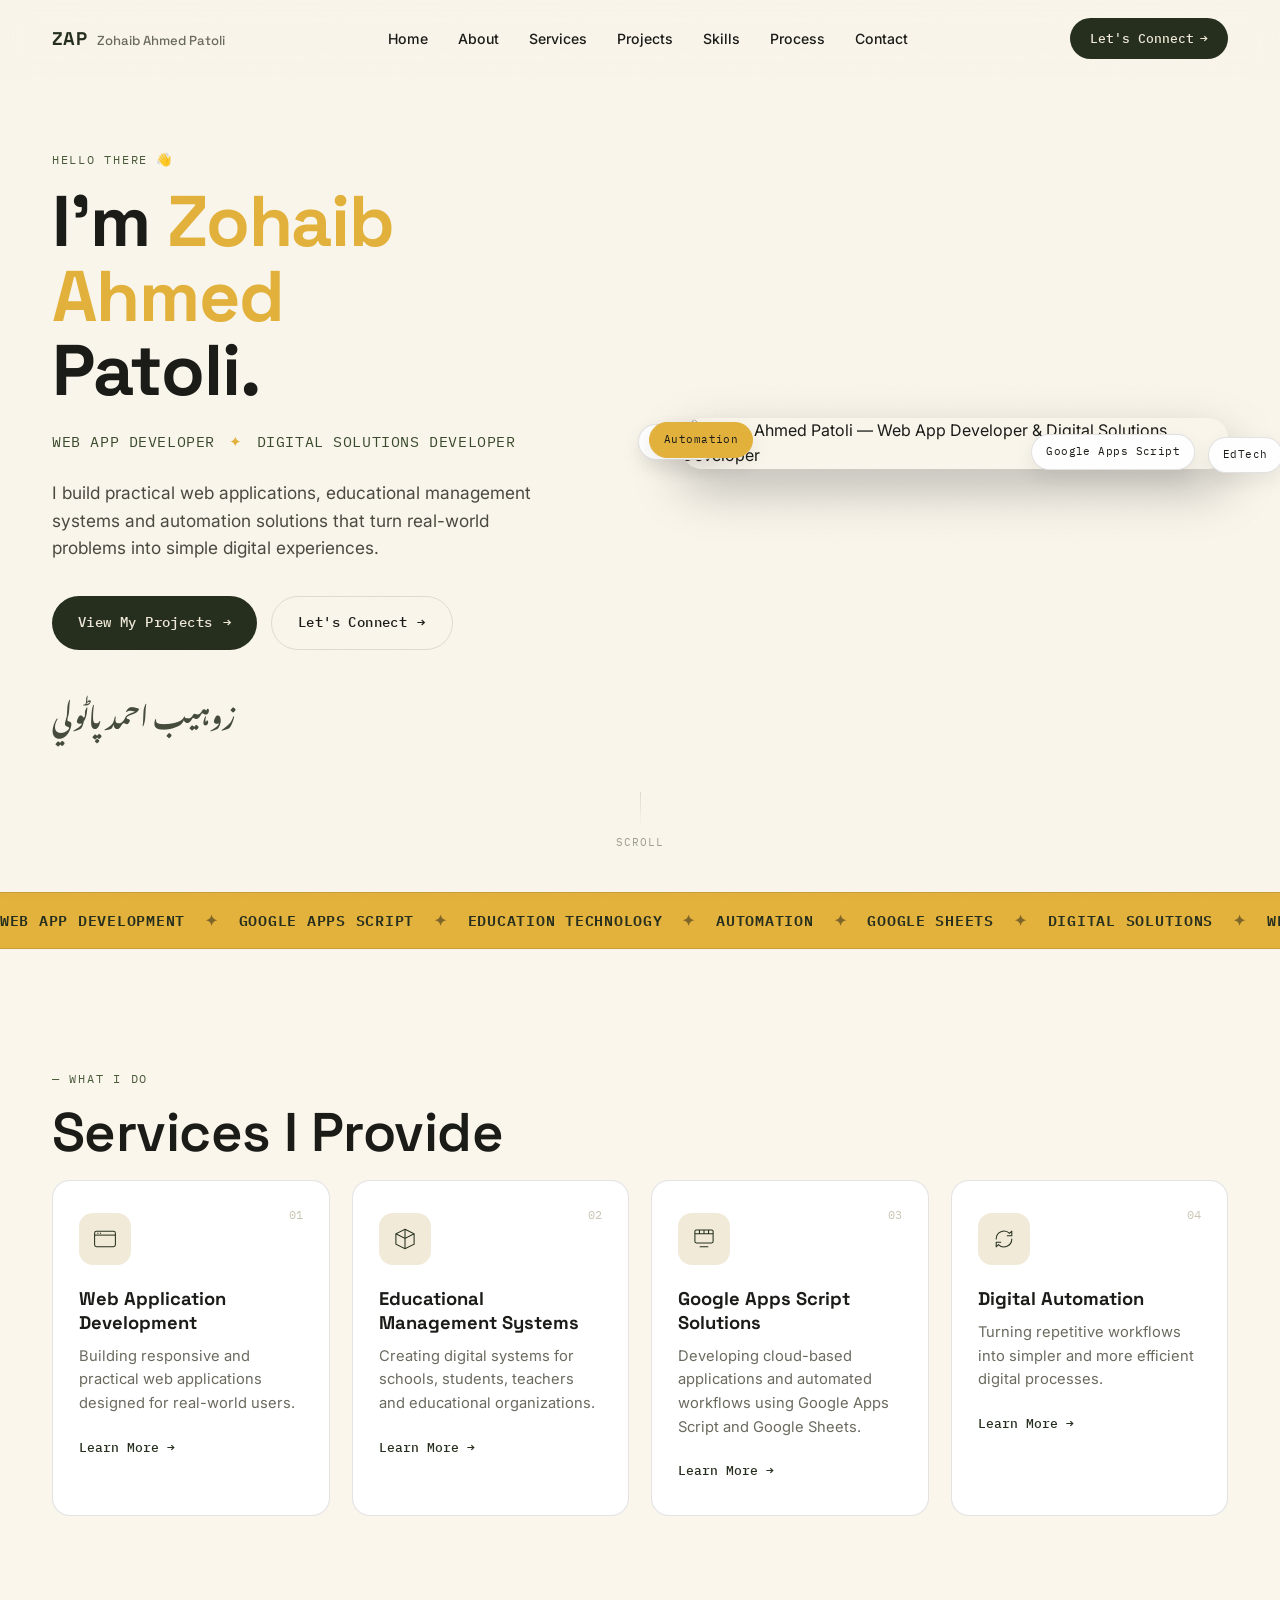
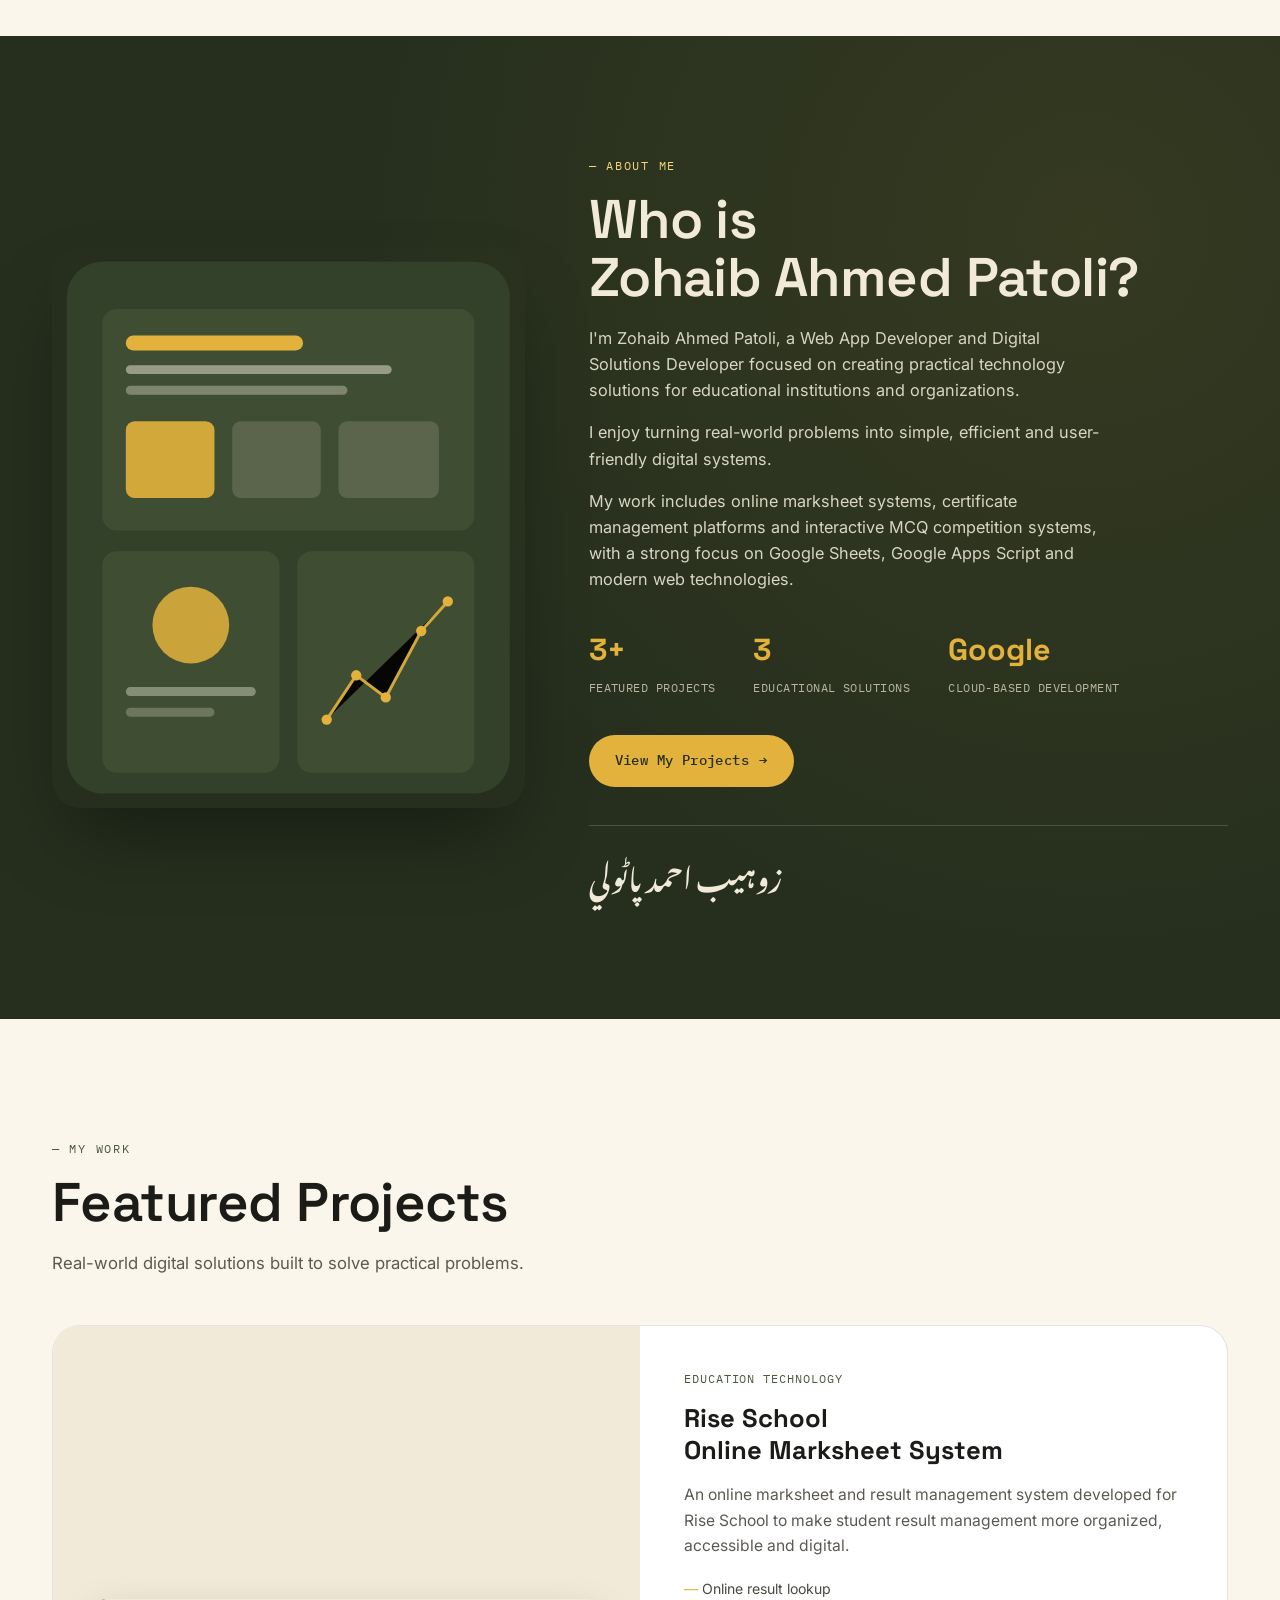
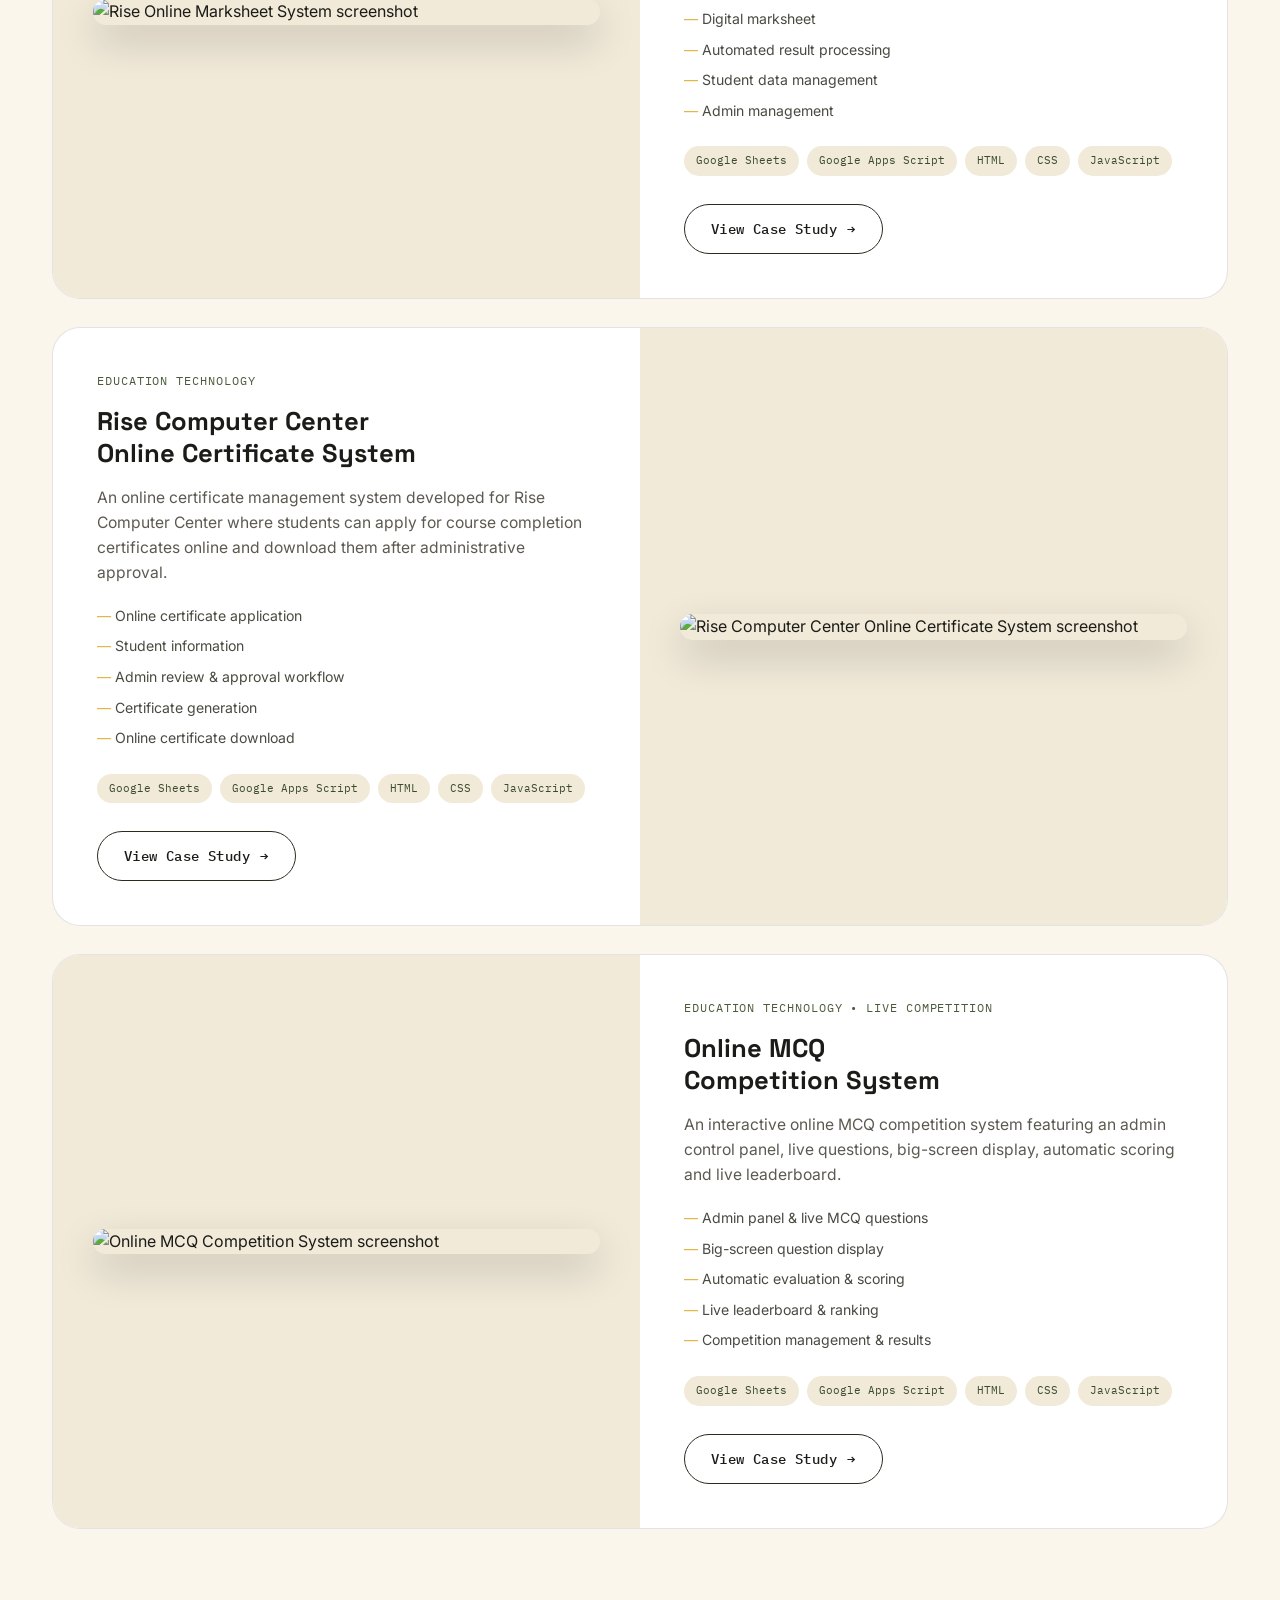
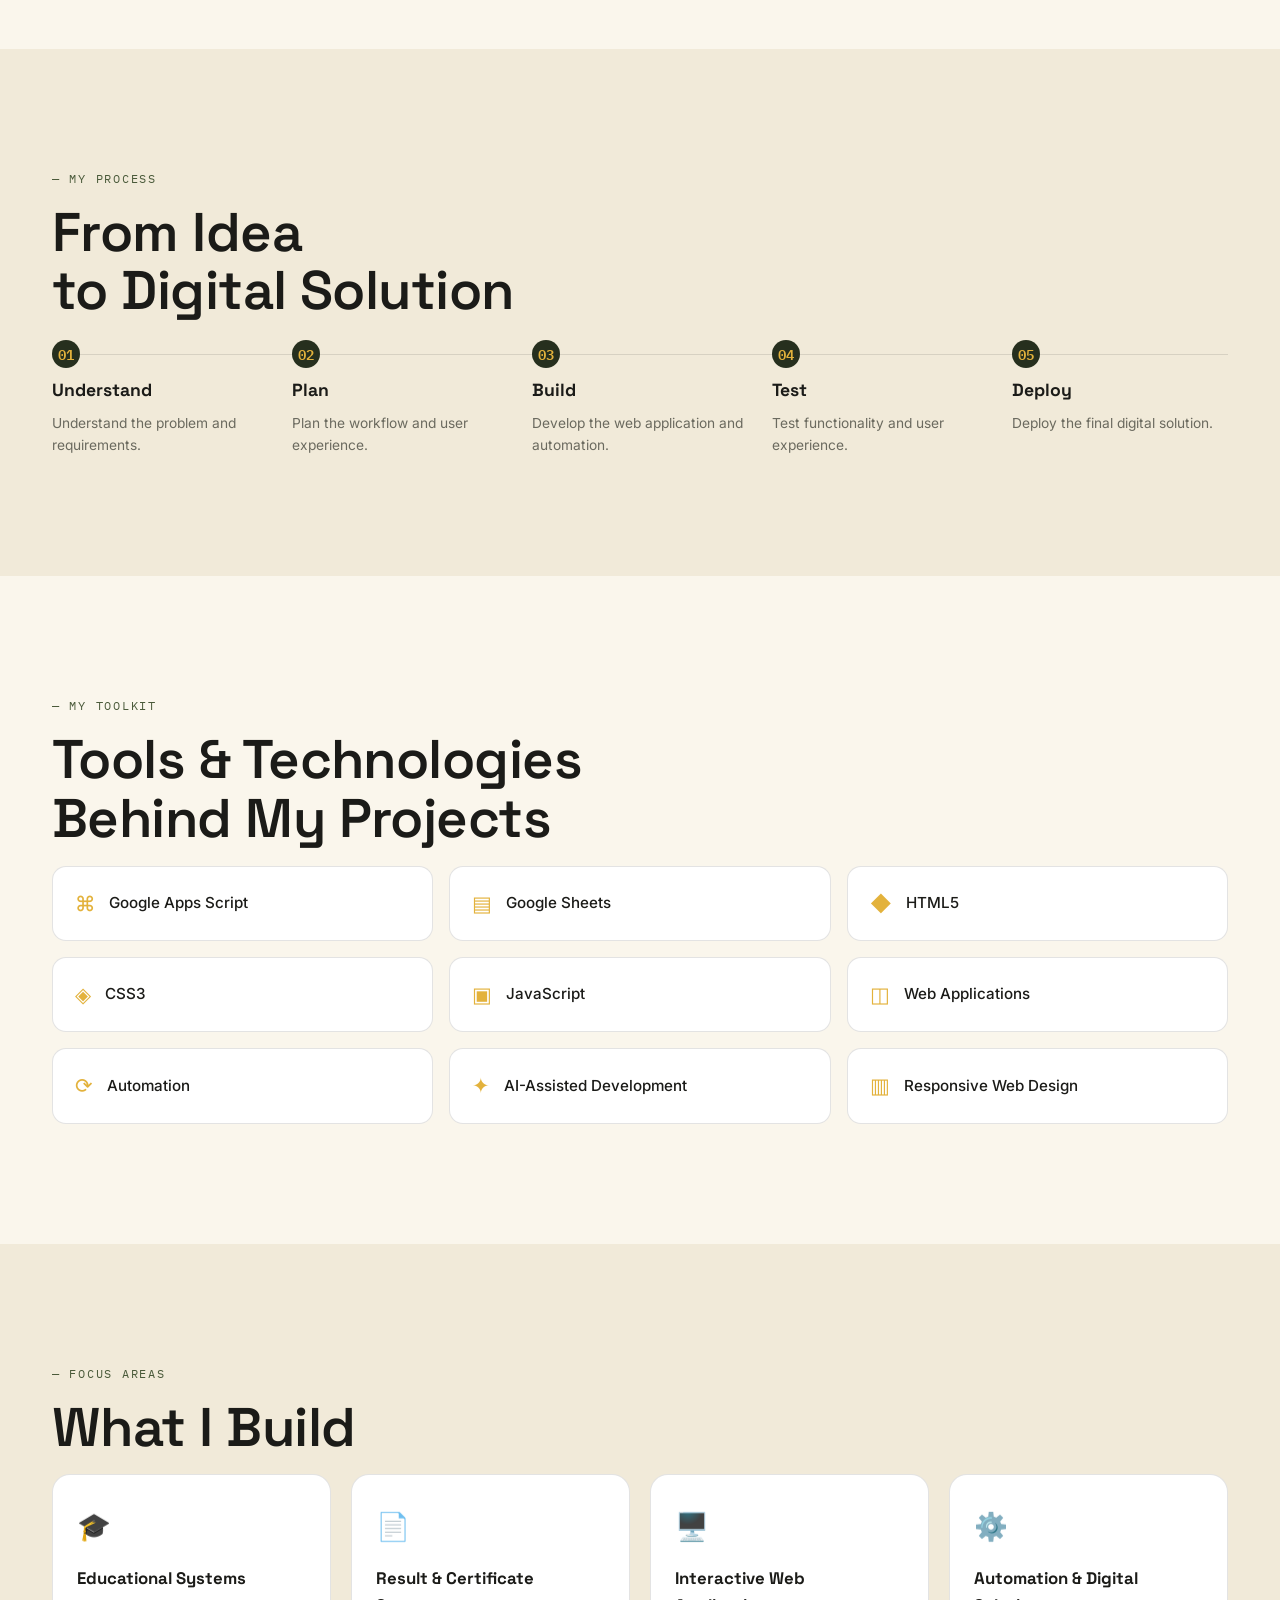
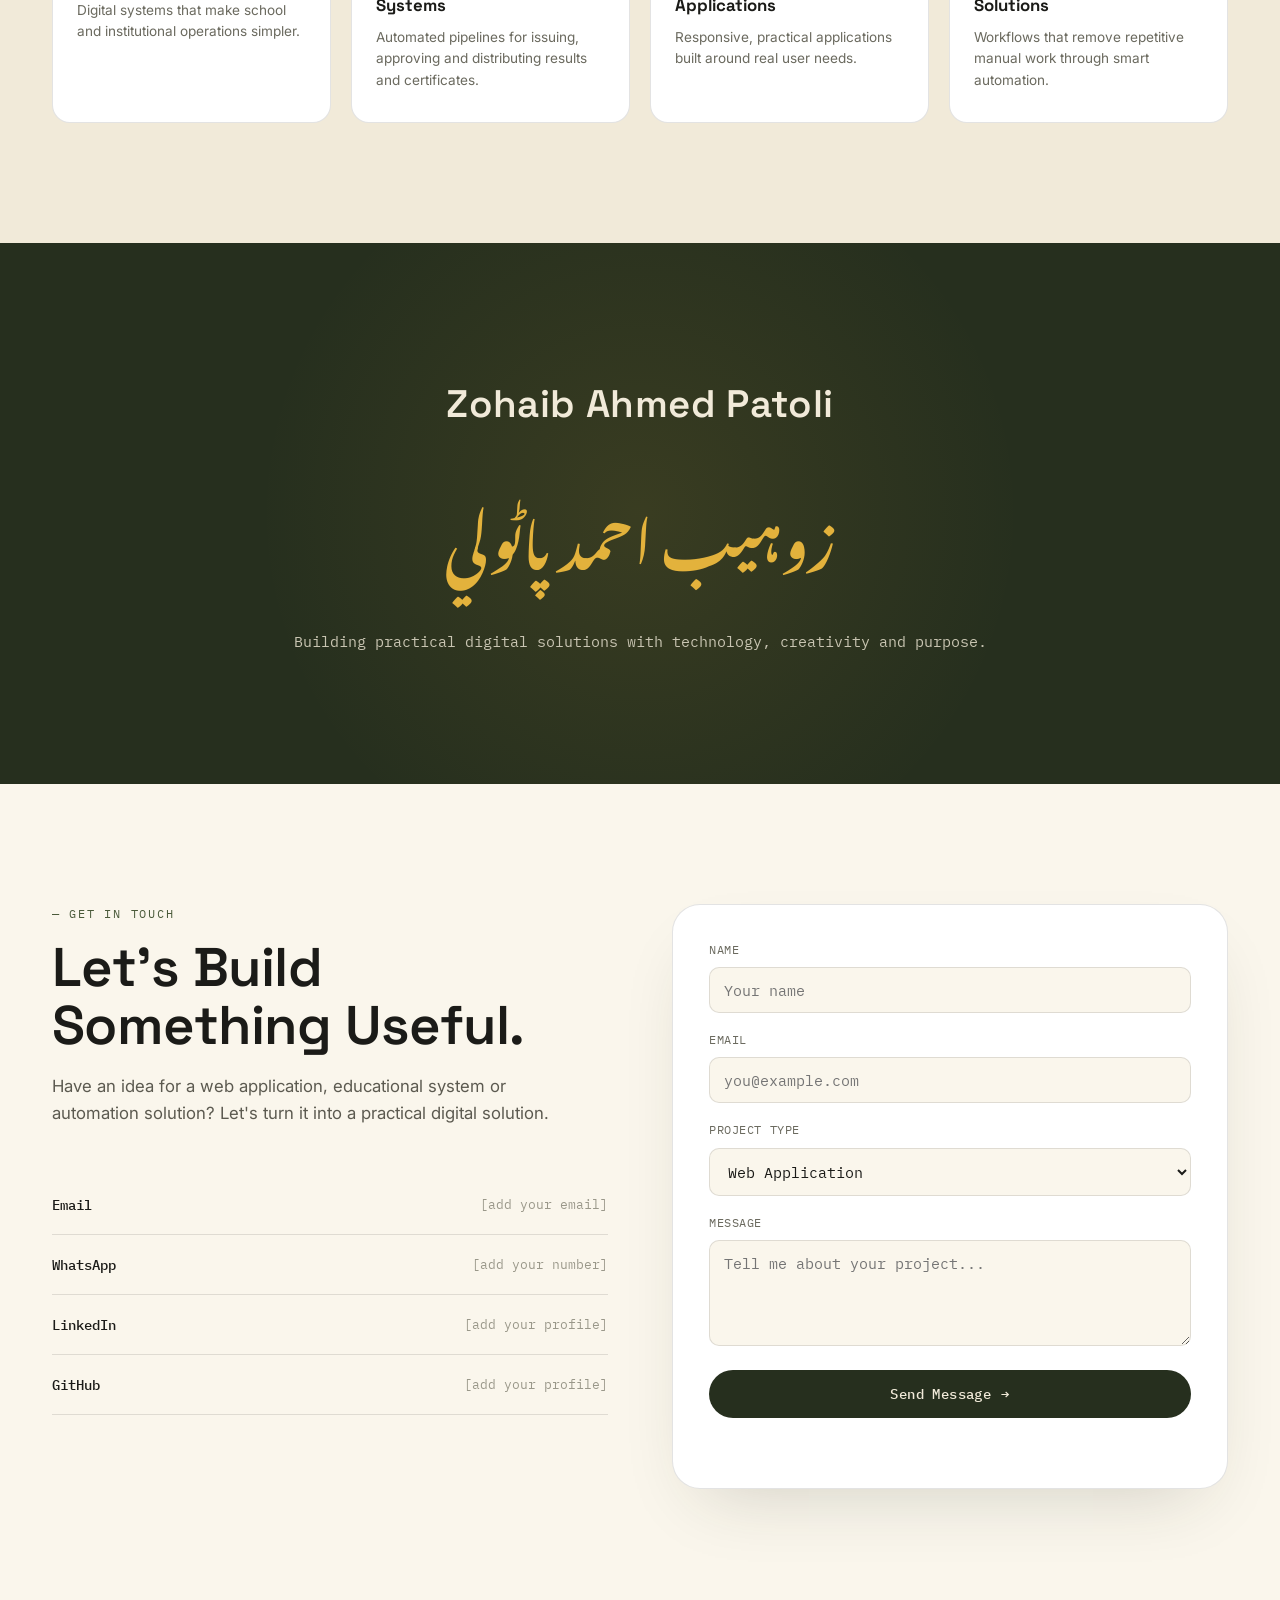
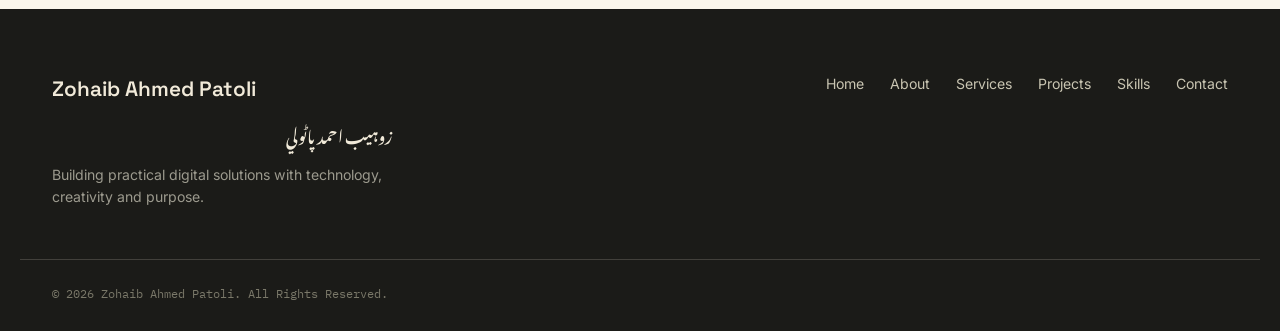
==== index.html @ fbf56791 "Add files via upload" ====
<!DOCTYPE html>
<html lang="en">
<head>
<meta charset="UTF-8">
<meta name="viewport" content="width=device-width, initial-scale=1.0">
<title>Zohaib Ahmed Patoli | Web App Developer &amp; Digital Solutions</title>
<meta name="description" content="Portfolio of Zohaib Ahmed Patoli — Web App Developer specializing in Google Apps Script, Google Sheets, automation and practical educational digital solutions.">
<meta property="og:title" content="Zohaib Ahmed Patoli | Web App Developer & Digital Solutions">
<meta property="og:description" content="Practical web applications, educational management systems and automation solutions.">
<meta property="og:type" content="website">
<link rel="icon" href="data:image/svg+xml,<svg xmlns=%22http://www.w3.org/2000/svg%22 viewBox=%220 0 100 100%22><rect width=%22100%22 height=%22100%22 rx=%2222%22 fill=%22%23262F1E%22/><text x=%2250%22 y=%2266%22 font-size=%2250%22 fill=%22%23E3B23C%22 text-anchor=%22middle%22 font-family=%22Georgia%22>Z</text></svg>">
<link rel="preconnect" href="https://fonts.googleapis.com">
<link rel="preconnect" href="https://fonts.gstatic.com" crossorigin>
<link href="https://fonts.googleapis.com/css2?family=Space+Grotesk:wght@400;500;600;700&family=Inter:wght@400;500;600;700&family=IBM+Plex+Mono:wght@400;500;600&family=Noto+Nastaliq+Urdu:wght@400;600;700&display=swap" rel="stylesheet">
<link rel="stylesheet" href="styles.css">
</head>
<body>

<div class="grain"></div>
<div class="cursor-dot" id="cursorDot"></div>

<!-- ============ NAV ============ -->
<nav class="nav" id="nav">
  <div class="nav-inner">
    <a href="#home" class="nav-logo">
      <span class="nav-logo-mark">ZAP</span>
      <span class="nav-logo-full">Zohaib&nbsp;Ahmed&nbsp;Patoli</span>
    </a>
    <ul class="nav-links" id="navLinks">
      <li><a href="#home">Home</a></li>
      <li><a href="#about">About</a></li>
      <li><a href="#services">Services</a></li>
      <li><a href="#projects">Projects</a></li>
      <li><a href="#skills">Skills</a></li>
      <li><a href="#process">Process</a></li>
      <li><a href="#contact">Contact</a></li>
    </ul>
    <a href="#contact" class="nav-cta">Let's Connect <span class="arrow">→</span></a>
    <button class="nav-burger" id="navBurger" aria-label="Open menu" aria-expanded="false">
      <span></span><span></span><span></span>
    </button>
  </div>
  <div class="nav-mobile" id="navMobile">
    <a href="#home">Home</a>
    <a href="#about">About</a>
    <a href="#services">Services</a>
    <a href="#projects">Projects</a>
    <a href="#skills">Skills</a>
    <a href="#process">Process</a>
    <a href="#contact">Contact</a>
    <a href="#contact" class="nav-mobile-cta">Let's Connect →</a>
  </div>
</nav>

<!-- ============ HERO ============ -->
<header class="hero" id="home">
  <div class="hero-inner">
    <div class="hero-left" data-reveal>
      <p class="eyebrow">Hello there <span class="wave">👋</span></p>
      <h1 class="hero-title">
        I'm <span class="hl">Zohaib</span> <span class="hl">Ahmed</span><br>
        Patoli.
      </h1>
      <p class="hero-role">
        <span>Web App Developer</span>
        <span class="dot">✦</span>
        <span>Digital Solutions Developer</span>
      </p>
      <p class="hero-desc">I build practical web applications, educational management systems and automation solutions that turn real-world problems into simple digital experiences.</p>

      <div class="hero-actions">
        <a href="#projects" class="btn btn-dark">View My Projects <span class="arrow">→</span></a>
        <a href="#contact" class="btn btn-ghost">Let's Connect <span class="arrow">→</span></a>
      </div>

      <div class="hero-signature">
        <span class="urdu">زوہیب احمد پاڻولي</span>
      </div>
    </div>

    <div class="hero-right" data-reveal>
      <div class="hero-visual" style="position:relative;">
        <img src="images/banner.jpg" alt="Zohaib Ahmed Patoli — Web App Developer &amp; Digital Solutions Developer"
             style="width:100%; height:auto; border-radius:20px; box-shadow:0 20px 50px rgba(0,0,0,0.25); display:block;">

        <span class="float-label fl-1">Web App</span>
        <span class="float-label fl-2">Automation</span>
        <span class="float-label fl-3">EdTech</span>
        <span class="float-label fl-4">Google Apps Script</span>
      </div>
    </div>
  </div>

  <div class="scroll-cue" aria-hidden="true">
    <span></span>
    <p>Scroll</p>
  </div>
</header>

<!-- ============ MARQUEE ============ -->
<div class="marquee">
  <div class="marquee-track">
    <span>WEB APP DEVELOPMENT</span><span class="sep">✦</span>
    <span>GOOGLE APPS SCRIPT</span><span class="sep">✦</span>
    <span>EDUCATION TECHNOLOGY</span><span class="sep">✦</span>
    <span>AUTOMATION</span><span class="sep">✦</span>
    <span>GOOGLE SHEETS</span><span class="sep">✦</span>
    <span>DIGITAL SOLUTIONS</span><span class="sep">✦</span>
    <span>WEB APP DEVELOPMENT</span><span class="sep">✦</span>
    <span>GOOGLE APPS SCRIPT</span><span class="sep">✦</span>
    <span>EDUCATION TECHNOLOGY</span><span class="sep">✦</span>
    <span>AUTOMATION</span><span class="sep">✦</span>
    <span>GOOGLE SHEETS</span><span class="sep">✦</span>
    <span>DIGITAL SOLUTIONS</span><span class="sep">✦</span>
  </div>
</div>

<!-- ============ SERVICES ============ -->
<section class="section" id="services">
  <div class="container">
    <p class="eyebrow" data-reveal>— What I Do</p>
    <h2 class="section-title" data-reveal>Services I Provide</h2>

    <div class="services-grid">
      <article class="service-card" data-reveal>
        <span class="service-num">01</span>
        <div class="service-icon" aria-hidden="true">
          <svg viewBox="0 0 40 40" fill="none"><rect x="4" y="8" width="32" height="24" rx="3" stroke="currentColor" stroke-width="1.6"/><path d="M4 14h32" stroke="currentColor" stroke-width="1.6"/><circle cx="9" cy="11" r="1" fill="currentColor"/><circle cx="13" cy="11" r="1" fill="currentColor"/></svg>
        </div>
        <h3>Web Application Development</h3>
        <p>Building responsive and practical web applications designed for real-world users.</p>
        <a href="#projects" class="card-link">Learn More <span class="arrow">→</span></a>
      </article>

      <article class="service-card" data-reveal>
        <span class="service-num">02</span>
        <div class="service-icon" aria-hidden="true">
          <svg viewBox="0 0 40 40" fill="none"><path d="M20 5 34 12v16L20 35 6 28V12L20 5Z" stroke="currentColor" stroke-width="1.6"/><path d="M20 5v30M6 12l14 7 14-7" stroke="currentColor" stroke-width="1.6"/></svg>
        </div>
        <h3>Educational Management Systems</h3>
        <p>Creating digital systems for schools, students, teachers and educational organizations.</p>
        <a href="#projects" class="card-link">Learn More <span class="arrow">→</span></a>
      </article>

      <article class="service-card" data-reveal>
        <span class="service-num">03</span>
        <div class="service-icon" aria-hidden="true">
          <svg viewBox="0 0 40 40" fill="none"><rect x="6" y="6" width="28" height="20" rx="2" stroke="currentColor" stroke-width="1.6"/><path d="M6 12h28M13 6v6M20 6v6M27 6v6" stroke="currentColor" stroke-width="1.6"/><path d="M14 32h12" stroke="currentColor" stroke-width="1.6" stroke-linecap="round"/></svg>
        </div>
        <h3>Google Apps Script Solutions</h3>
        <p>Developing cloud-based applications and automated workflows using Google Apps Script and Google Sheets.</p>
        <a href="#projects" class="card-link">Learn More <span class="arrow">→</span></a>
      </article>

      <article class="service-card" data-reveal>
        <span class="service-num">04</span>
        <div class="service-icon" aria-hidden="true">
          <svg viewBox="0 0 40 40" fill="none"><path d="M8 20a12 12 0 0 1 20.5-8.5L32 8M32 8v7h-7" stroke="currentColor" stroke-width="1.6" stroke-linecap="round" stroke-linejoin="round"/><path d="M32 20a12 12 0 0 1-20.5 8.5L8 32M8 32v-7h7" stroke="currentColor" stroke-width="1.6" stroke-linecap="round" stroke-linejoin="round"/></svg>
        </div>
        <h3>Digital Automation</h3>
        <p>Turning repetitive workflows into simpler and more efficient digital processes.</p>
        <a href="#projects" class="card-link">Learn More <span class="arrow">→</span></a>
      </article>
    </div>
  </div>
</section>

<!-- ============ ABOUT ============ -->
<section class="about" id="about">
  <div class="container about-inner">
    <div class="about-visual" data-reveal>
      <div class="about-visual-frame">
        <svg viewBox="0 0 320 380" class="about-illustration" aria-hidden="true">
          <rect x="10" y="10" width="300" height="360" rx="24" fill="#33402A"/>
          <rect x="34" y="42" width="252" height="150" rx="10" fill="#3F4E33"/>
          <rect x="50" y="60" width="120" height="10" rx="5" fill="#E3B23C"/>
          <rect x="50" y="80" width="180" height="6" rx="3" fill="#F1EAD9" opacity="0.5"/>
          <rect x="50" y="94" width="150" height="6" rx="3" fill="#F1EAD9" opacity="0.35"/>
          <rect x="50" y="118" width="60" height="52" rx="6" fill="#E3B23C" opacity="0.9"/>
          <rect x="122" y="118" width="60" height="52" rx="6" fill="#F1EAD9" opacity="0.15"/>
          <rect x="194" y="118" width="68" height="52" rx="6" fill="#F1EAD9" opacity="0.15"/>
          <rect x="34" y="206" width="120" height="150" rx="10" fill="#3F4E33"/>
          <circle cx="94" cy="256" r="26" fill="#E3B23C" opacity="0.85"/>
          <rect x="50" y="298" width="88" height="6" rx="3" fill="#F1EAD9" opacity="0.4"/>
          <rect x="50" y="312" width="60" height="6" rx="3" fill="#F1EAD9" opacity="0.25"/>
          <rect x="166" y="206" width="120" height="150" rx="10" fill="#3F4E33"/>
          <g stroke="#E3B23C" stroke-width="2" opacity="0.9">
            <path d="M186 320 L206 290 L226 305 L250 260 L268 240"/>
          </g>
          <circle cx="186" cy="320" r="3.5" fill="#E3B23C"/>
          <circle cx="206" cy="290" r="3.5" fill="#E3B23C"/>
          <circle cx="226" cy="305" r="3.5" fill="#E3B23C"/>
          <circle cx="250" cy="260" r="3.5" fill="#E3B23C"/>
          <circle cx="268" cy="240" r="3.5" fill="#E3B23C"/>
        </svg>
      </div>
    </div>

    <div class="about-content" data-reveal>
      <p class="eyebrow eyebrow--light">— About Me</p>
      <h2 class="section-title section-title--light">Who is<br>Zohaib Ahmed Patoli?</h2>
      <p class="about-text">I'm Zohaib Ahmed Patoli, a Web App Developer and Digital Solutions Developer focused on creating practical technology solutions for educational institutions and organizations.</p>
      <p class="about-text">I enjoy turning real-world problems into simple, efficient and user-friendly digital systems.</p>
      <p class="about-text">My work includes online marksheet systems, certificate management platforms and interactive MCQ competition systems, with a strong focus on Google Sheets, Google Apps Script and modern web technologies.</p>

      <div class="about-stats">
        <div class="stat">
          <span class="stat-num">3+</span>
          <span class="stat-label">Featured Projects</span>
        </div>
        <div class="stat">
          <span class="stat-num">3</span>
          <span class="stat-label">Educational Solutions</span>
        </div>
        <div class="stat">
          <span class="stat-num">Google</span>
          <span class="stat-label">Cloud-Based Development</span>
        </div>
      </div>

      <a href="#projects" class="btn btn-gold">View My Projects <span class="arrow">→</span></a>

      <div class="about-sign">
        <span class="urdu urdu--light">زوہیب احمد پاڻولي</span>
      </div>
    </div>
  </div>
</section>

<!-- ============ PROJECTS ============ -->
<section class="section" id="projects">
  <div class="container">
    <p class="eyebrow" data-reveal>— My Work</p>
    <h2 class="section-title" data-reveal>Featured Projects</h2>
    <p class="section-sub" data-reveal>Real-world digital solutions built to solve practical problems.</p>

    <div class="projects-list">

      <!-- PROJECT 01 -->
      <article class="project-card" data-reveal>
        <div class="project-visual">
          <img src="images/project-marksheet.png" alt="Rise Online Marksheet System screenshot"
             style="width:100%; height:auto; border-radius:14px; box-shadow:0 16px 40px rgba(0,0,0,0.18); display:block;">
        </div>
        <div class="project-info">
          <span class="project-cat">Education Technology</span>
          <h3>Rise School<br>Online Marksheet System</h3>
          <p>An online marksheet and result management system developed for Rise School to make student result management more organized, accessible and digital.</p>
          <ul class="project-features">
            <li>Online result lookup</li>
            <li>Digital marksheet</li>
            <li>Automated result processing</li>
            <li>Student data management</li>
            <li>Admin management</li>
          </ul>
          <div class="tech-badges">
            <span>Google Sheets</span><span>Google Apps Script</span><span>HTML</span><span>CSS</span><span>JavaScript</span>
          </div>
          <button class="btn btn-outline case-study-btn" data-project="marksheet">View Case Study <span class="arrow">→</span></button>
        </div>
      </article>

      <!-- PROJECT 02 -->
      <article class="project-card project-card--reverse" data-reveal>
        <div class="project-visual">
          <img src="images/project-certificate.png" alt="Rise Computer Center Online Certificate System screenshot"
             style="width:100%; height:auto; border-radius:14px; box-shadow:0 16px 40px rgba(0,0,0,0.18); display:block;">
        </div>
        <div class="project-info">
          <span class="project-cat">Education Technology</span>
          <h3>Rise Computer Center<br>Online Certificate System</h3>
          <p>An online certificate management system developed for Rise Computer Center where students can apply for course completion certificates online and download them after administrative approval.</p>
          <ul class="project-features">
            <li>Online certificate application</li>
            <li>Student information</li>
            <li>Admin review &amp; approval workflow</li>
            <li>Certificate generation</li>
            <li>Online certificate download</li>
          </ul>
          <div class="tech-badges">
            <span>Google Sheets</span><span>Google Apps Script</span><span>HTML</span><span>CSS</span><span>JavaScript</span>
          </div>
          <button class="btn btn-outline case-study-btn" data-project="certificate">View Case Study <span class="arrow">→</span></button>
        </div>
      </article>

      <!-- PROJECT 03 -->
      <article class="project-card" data-reveal>
        <div class="project-visual">
          <img src="images/project-mcq.png" alt="Online MCQ Competition System screenshot"
             style="width:100%; height:auto; border-radius:14px; box-shadow:0 16px 40px rgba(0,0,0,0.18); display:block;">
        </div>
        <div class="project-info">
          <span class="project-cat">Education Technology • Live Competition</span>
          <h3>Online MCQ<br>Competition System</h3>
          <p>An interactive online MCQ competition system featuring an admin control panel, live questions, big-screen display, automatic scoring and live leaderboard.</p>
          <ul class="project-features">
            <li>Admin panel &amp; live MCQ questions</li>
            <li>Big-screen question display</li>
            <li>Automatic evaluation &amp; scoring</li>
            <li>Live leaderboard &amp; ranking</li>
            <li>Competition management &amp; results</li>
          </ul>
          <div class="tech-badges">
            <span>Google Sheets</span><span>Google Apps Script</span><span>HTML</span><span>CSS</span><span>JavaScript</span>
          </div>
          <button class="btn btn-outline case-study-btn" data-project="mcq">View Case Study <span class="arrow">→</span></button>
        </div>
      </article>

    </div>
  </div>
</section>

<!-- ============ PROCESS ============ -->
<section class="section section--cream" id="process">
  <div class="container">
    <p class="eyebrow" data-reveal>— My Process</p>
    <h2 class="section-title" data-reveal>From Idea<br>to Digital Solution</h2>

    <div class="timeline">
      <div class="timeline-line" aria-hidden="true"></div>
      <div class="timeline-step" data-reveal>
        <span class="tl-num">01</span>
        <h3>Understand</h3>
        <p>Understand the problem and requirements.</p>
      </div>
      <div class="timeline-step" data-reveal>
        <span class="tl-num">02</span>
        <h3>Plan</h3>
        <p>Plan the workflow and user experience.</p>
      </div>
      <div class="timeline-step" data-reveal>
        <span class="tl-num">03</span>
        <h3>Build</h3>
        <p>Develop the web application and automation.</p>
      </div>
      <div class="timeline-step" data-reveal>
        <span class="tl-num">04</span>
        <h3>Test</h3>
        <p>Test functionality and user experience.</p>
      </div>
      <div class="timeline-step" data-reveal>
        <span class="tl-num">05</span>
        <h3>Deploy</h3>
        <p>Deploy the final digital solution.</p>
      </div>
    </div>
  </div>
</section>

<!-- ============ TOOLKIT ============ -->
<section class="section" id="skills">
  <div class="container">
    <p class="eyebrow" data-reveal>— My Toolkit</p>
    <h2 class="section-title" data-reveal>Tools &amp; Technologies<br>Behind My Projects</h2>

    <div class="tool-grid">
      <div class="tool-card" data-reveal><span class="tool-icon">⌘</span><span>Google Apps Script</span></div>
      <div class="tool-card" data-reveal><span class="tool-icon">▤</span><span>Google Sheets</span></div>
      <div class="tool-card" data-reveal><span class="tool-icon">◆</span><span>HTML5</span></div>
      <div class="tool-card" data-reveal><span class="tool-icon">◈</span><span>CSS3</span></div>
      <div class="tool-card" data-reveal><span class="tool-icon">▣</span><span>JavaScript</span></div>
      <div class="tool-card" data-reveal><span class="tool-icon">◫</span><span>Web Applications</span></div>
      <div class="tool-card" data-reveal><span class="tool-icon">⟳</span><span>Automation</span></div>
      <div class="tool-card" data-reveal><span class="tool-icon">✦</span><span>AI-Assisted Development</span></div>
      <div class="tool-card" data-reveal><span class="tool-icon">▥</span><span>Responsive Web Design</span></div>
    </div>
  </div>
</section>

<!-- ============ WHAT I BUILD ============ -->
<section class="section section--cream" id="build">
  <div class="container">
    <p class="eyebrow" data-reveal>— Focus Areas</p>
    <h2 class="section-title" data-reveal>What I Build</h2>

    <div class="build-grid">
      <div class="build-card" data-reveal>
        <div class="build-icon">🎓</div>
        <h3>Educational Systems</h3>
        <p>Digital systems that make school and institutional operations simpler.</p>
      </div>
      <div class="build-card" data-reveal>
        <div class="build-icon">📄</div>
        <h3>Result &amp; Certificate Systems</h3>
        <p>Automated pipelines for issuing, approving and distributing results and certificates.</p>
      </div>
      <div class="build-card" data-reveal>
        <div class="build-icon">🖥️</div>
        <h3>Interactive Web Applications</h3>
        <p>Responsive, practical applications built around real user needs.</p>
      </div>
      <div class="build-card" data-reveal>
        <div class="build-icon">⚙️</div>
        <h3>Automation &amp; Digital Solutions</h3>
        <p>Workflows that remove repetitive manual work through smart automation.</p>
      </div>
    </div>
  </div>
</section>

<!-- ============ PERSONAL BRANDING ============ -->
<section class="branding">
  <div class="container branding-inner" data-reveal>
    <p class="branding-name">Zohaib Ahmed Patoli</p>
    <p class="urdu urdu--brand">زوہیب احمد پاڻولي</p>
    <p class="branding-tagline">Building practical digital solutions with technology, creativity and purpose.</p>
  </div>
</section>

<!-- ============ CONTACT ============ -->
<section class="section" id="contact">
  <div class="container contact-inner">
    <div class="contact-left" data-reveal>
      <p class="eyebrow">— Get in Touch</p>
      <h2 class="section-title">Let's Build<br>Something Useful.</h2>
      <p class="section-sub">Have an idea for a web application, educational system or automation solution? Let's turn it into a practical digital solution.</p>

      <div class="contact-channels">
        <a href="#" class="channel">Email <span class="channel-value">[add your email]</span></a>
        <a href="#" class="channel">WhatsApp <span class="channel-value">[add your number]</span></a>
        <a href="#" class="channel">LinkedIn <span class="channel-value">[add your profile]</span></a>
        <a href="#" class="channel">GitHub <span class="channel-value">[add your profile]</span></a>
      </div>
    </div>

    <form class="contact-form" data-reveal id="contactForm">
      <label>Name
        <input type="text" name="name" placeholder="Your name" required>
      </label>
      <label>Email
        <input type="email" name="email" placeholder="you@example.com" required>
      </label>
      <label>Project Type
        <select name="projectType">
          <option>Web Application</option>
          <option>Educational System</option>
          <option>Automation</option>
          <option>Google Apps Script</option>
          <option>Custom Digital Solution</option>
          <option>Other</option>
        </select>
      </label>
      <label>Message
        <textarea name="message" rows="4" placeholder="Tell me about your project..." required></textarea>
      </label>
      <button type="submit" class="btn btn-dark btn-full">Send Message <span class="arrow">→</span></button>
      <p class="form-note" id="formNote"></p>
    </form>
  </div>
</section>

<!-- ============ FOOTER ============ -->
<footer class="footer">
  <div class="container footer-inner">
    <div class="footer-brand">
      <p class="footer-name">Zohaib Ahmed Patoli</p>
      <p class="urdu urdu--light">زوہیب احمد پاڻولي</p>
      <p class="footer-tagline">Building practical digital solutions with technology, creativity and purpose.</p>
    </div>
    <nav class="footer-nav">
      <a href="#home">Home</a>
      <a href="#about">About</a>
      <a href="#services">Services</a>
      <a href="#projects">Projects</a>
      <a href="#skills">Skills</a>
      <a href="#contact">Contact</a>
    </nav>
  </div>
  <div class="container footer-bottom">
    <p>© 2026 Zohaib Ahmed Patoli. All Rights Reserved.</p>
  </div>
</footer>

<!-- ============ PROJECT MODAL ============ -->
<div class="modal-overlay" id="modalOverlay">
  <div class="modal" id="modal" role="dialog" aria-modal="true">
    <button class="modal-close" id="modalClose" aria-label="Close case study">✕</button>
    <div class="modal-content" id="modalContent"></div>
  </div>
</div>

<script src="script.js"></script>
</body>
</html>
---- styles.css ----
/* =========================================================
   ZOHAIB AHMED PATOLI — PORTFOLIO
   Design tokens
   ========================================================= */
:root{
  --bg:            #FAF6EC;
  --cream:         #F1EAD9;
  --olive:         #262F1E;
  --olive-2:       #3A4A2C;
  --olive-3:       #4A5A3A;
  --gold:          #E3B23C;
  --gold-light:    #F3D67A;
  --charcoal:      #1B1B18;
  --line:          rgba(27,27,24,0.12);
  --line-light:    rgba(241,234,217,0.18);

  --font-display:  'Space Grotesk', sans-serif;
  --font-body:     'Inter', sans-serif;
  --font-mono:     'IBM Plex Mono', monospace;
  --font-urdu:     'Noto Nastaliq Urdu', serif;

  --container: 1240px;
  --radius-lg: 28px;
  --radius-md: 18px;
  --radius-sm: 10px;

  --ease: cubic-bezier(.16,.8,.24,1);
}

*,*::before,*::after{ box-sizing:border-box; }
html{ scroll-behavior:smooth; }
@media (prefers-reduced-motion: reduce){
  html{ scroll-behavior:auto; }
  *{ animation-duration:0.01ms !important; animation-iteration-count:1 !important; transition-duration:0.01ms !important; scroll-behavior:auto !important; }
}

body{
  margin:0;
  background:var(--bg);
  color:var(--charcoal);
  font-family:var(--font-body);
  font-size:16px;
  line-height:1.6;
  -webkit-font-smoothing:antialiased;
  overflow-x:hidden;
}

img,svg{ max-width:100%; display:block; }
a{ color:inherit; text-decoration:none; }
ul{ list-style:none; margin:0; padding:0; }
button{ font-family:inherit; cursor:pointer; background:none; border:none; }
input,textarea,select{ font-family:inherit; font-size:0.95rem; }

.container{
  max-width:var(--container);
  margin:0 auto;
  padding:0 32px;
}

::selection{ background:var(--gold); color:var(--olive); }

/* focus visibility */
a:focus-visible, button:focus-visible, input:focus-visible, textarea:focus-visible, select:focus-visible{
  outline:2px solid var(--gold);
  outline-offset:3px;
  border-radius:4px;
}

/* subtle grain overlay for premium texture */
.grain{
  position:fixed; inset:0; pointer-events:none; z-index:9999;
  opacity:0.035;
  background-image:url("data:image/svg+xml,%3Csvg xmlns='http://www.w3.org/2000/svg' width='120' height='120'%3E%3Cfilter id='n'%3E%3CfeTurbulence type='fractalNoise' baseFrequency='0.9' numOctaves='2' stitchTiles='stitch'/%3E%3C/filter%3E%3Crect width='100%25' height='100%25' filter='url(%23n)'/%3E%3C/svg%3E");
  mix-blend-mode:multiply;
}

.urdu{
  font-family:var(--font-urdu);
  font-weight:600;
  direction:rtl;
  color:var(--olive);
}
.urdu--light{ color:var(--cream); }
.urdu--brand{ color:var(--gold); font-size:clamp(2rem, 6vw, 3.6rem); line-height:1.4; }

.eyebrow{
  font-family:var(--font-mono);
  font-size:0.78rem;
  letter-spacing:0.14em;
  text-transform:uppercase;
  color:var(--olive-3);
  margin:0 0 14px;
  display:flex;
  align-items:center;
  gap:8px;
}
.eyebrow--light{ color:var(--gold-light); }

.wave{ display:inline-block; animation:wave 2.4s ease-in-out infinite; transform-origin:70% 70%; }
@keyframes wave{
  0%,60%,100%{ transform:rotate(0deg); }
  10%{ transform:rotate(14deg); }
  20%{ transform:rotate(-8deg); }
  30%{ transform:rotate(14deg); }
  40%{ transform:rotate(-4deg); }
}

.section-title{
  font-family:var(--font-display);
  font-weight:600;
  font-size:clamp(2.1rem, 4.6vw, 3.4rem);
  line-height:1.08;
  letter-spacing:-0.01em;
  margin:0 0 18px;
  color:var(--charcoal);
}
.section-title--light{ color:var(--cream); }
.section-sub{
  font-size:1.05rem;
  color:#5C5A50;
  max-width:520px;
  margin:0 0 48px;
}

.arrow{ display:inline-block; transition:transform 0.3s var(--ease); }
a:hover .arrow, button:hover .arrow{ transform:translateX(4px); }

/* Buttons */
.btn{
  display:inline-flex;
  align-items:center;
  gap:10px;
  padding:15px 26px;
  border-radius:100px;
  font-family:var(--font-mono);
  font-size:0.85rem;
  letter-spacing:0.03em;
  font-weight:500;
  transition:transform 0.35s var(--ease), background 0.3s, color 0.3s, box-shadow 0.3s;
  white-space:nowrap;
}
.btn-dark{ background:var(--olive); color:var(--cream); }
.btn-dark:hover{ background:var(--charcoal); transform:translateY(-2px); box-shadow:0 10px 24px rgba(38,47,30,0.28); }
.btn-ghost{ background:transparent; color:var(--charcoal); border:1.5px solid var(--line); }
.btn-ghost:hover{ border-color:var(--charcoal); transform:translateY(-2px); }
.btn-gold{ background:var(--gold); color:var(--olive); margin-top:8px; }
.btn-gold:hover{ background:var(--gold-light); transform:translateY(-2px); box-shadow:0 10px 24px rgba(227,178,60,0.35); }
.btn-outline{ background:transparent; color:var(--charcoal); border:1.5px solid var(--olive); }
.btn-outline:hover{ background:var(--olive); color:var(--cream); }
.btn-full{ width:100%; justify-content:center; margin-top:6px; }

/* =========================================================
   NAV
   ========================================================= */
.nav{
  position:sticky; top:0; z-index:500;
  width:100%;
  padding:18px 0;
  background:rgba(250,246,236,0.7);
  backdrop-filter:blur(14px);
  -webkit-backdrop-filter:blur(14px);
  border-bottom:1px solid transparent;
  transition:padding 0.35s var(--ease), background 0.35s, border-color 0.35s, box-shadow 0.35s;
}
.nav.scrolled{
  padding:11px 0;
  background:rgba(250,246,236,0.92);
  border-bottom-color:var(--line);
  box-shadow:0 6px 24px rgba(27,27,24,0.05);
}
.nav-inner{
  max-width:var(--container);
  margin:0 auto;
  padding:0 32px;
  display:flex;
  align-items:center;
  justify-content:space-between;
  gap:24px;
}
.nav-logo{ display:flex; align-items:baseline; gap:10px; font-family:var(--font-display); }
.nav-logo-mark{ font-weight:700; font-size:1.15rem; letter-spacing:0.02em; color:var(--olive); }
.nav-logo-full{ font-size:0.82rem; color:#6b6a5f; font-weight:500; }
@media (max-width:880px){ .nav-logo-full{ display:none; } }

.nav-links{ display:flex; align-items:center; gap:30px; }
.nav-links a{
  font-size:0.88rem; font-weight:500; color:var(--charcoal);
  position:relative; padding:4px 0;
}
.nav-links a::after{
  content:''; position:absolute; left:0; bottom:0; width:0; height:1.5px;
  background:var(--gold); transition:width 0.3s var(--ease);
}
.nav-links a:hover::after{ width:100%; }

.nav-cta{
  font-family:var(--font-mono); font-size:0.82rem; font-weight:500;
  display:flex; align-items:center; gap:6px;
  padding:10px 20px; border-radius:100px;
  background:var(--olive); color:var(--cream);
  transition:background 0.3s, transform 0.3s var(--ease);
}
.nav-cta:hover{ background:var(--charcoal); transform:translateY(-2px); }

.nav-burger{ display:none; flex-direction:column; gap:5px; width:26px; padding:6px 0; }
.nav-burger span{ height:2px; width:100%; background:var(--charcoal); border-radius:2px; transition:transform 0.3s var(--ease), opacity 0.3s; }
.nav-burger.open span:nth-child(1){ transform:translateY(7px) rotate(45deg); }
.nav-burger.open span:nth-child(2){ opacity:0; }
.nav-burger.open span:nth-child(3){ transform:translateY(-7px) rotate(-45deg); }

.nav-mobile{
  display:none; flex-direction:column; gap:2px;
  max-height:0; overflow:hidden;
  transition:max-height 0.4s var(--ease);
  background:var(--bg);
}
.nav-mobile.open{ max-height:520px; border-top:1px solid var(--line); }
.nav-mobile a{ padding:16px 32px; font-size:1rem; border-bottom:1px solid var(--line); }
.nav-mobile-cta{ color:var(--olive); font-weight:600; }

@media (max-width:880px){
  .nav-links{ display:none; }
  .nav-cta{ display:none; }
  .nav-burger{ display:flex; }
  .nav-mobile{ display:flex; }
}

/* =========================================================
   HERO
   ========================================================= */
.hero{
  position:relative;
  padding:72px 0 40px;
  overflow:hidden;
}
.hero-inner{
  max-width:var(--container);
  margin:0 auto;
  padding:0 32px;
  display:grid;
  grid-template-columns:1.05fr 1fr;
  gap:56px;
  align-items:center;
}
.hero-title{
  font-family:var(--font-display);
  font-weight:700;
  font-size:clamp(2.6rem, 5.6vw, 4.6rem);
  line-height:1.04;
  letter-spacing:-0.015em;
  margin:0 0 22px;
}
.hero-title .hl{
  color:var(--gold);
  position:relative;
}
.hero-role{
  display:flex; align-items:center; gap:14px; flex-wrap:wrap;
  font-family:var(--font-mono);
  font-size:0.92rem;
  letter-spacing:0.04em;
  text-transform:uppercase;
  color:var(--olive-2);
  margin:0 0 26px;
}
.hero-role .dot{ color:var(--gold); }
.hero-desc{
  font-size:1.08rem;
  color:#4B4A41;
  max-width:480px;
  margin:0 0 34px;
}
.hero-actions{ display:flex; flex-wrap:wrap; gap:14px; margin-bottom:40px; }
.hero-signature .urdu{ font-size:1.7rem; opacity:0.85; }

/* hero visual */
.hero-right{ position:relative; }
.hero-visual{ position:relative; }

.seal-hero{
  position:absolute;
  top:-46px; right:-10px;
  width:118px; height:118px;
  z-index:3;
}
.seal{
  display:flex; align-items:center; justify-content:center;
  border-radius:50%;
  background:var(--olive);
  box-shadow:0 12px 30px rgba(38,47,30,0.35);
}
.seal-ring{ position:absolute; inset:0; animation:spin 22s linear infinite; }
.seal-ring text{ font-family:var(--font-mono); }
.seal-center{
  font-family:var(--font-urdu);
  color:var(--gold);
  font-size:1.5rem;
  font-weight:700;
  direction:rtl;
}
@keyframes spin{ to{ transform:rotate(360deg); } }

.browser-mock{
  background:#fff;
  border-radius:var(--radius-lg);
  box-shadow:0 30px 70px -20px rgba(38,47,30,0.28), 0 2px 0 rgba(27,27,24,0.03);
  border:1px solid var(--line);
  overflow:hidden;
  transform:rotate(1.2deg);
  transition:transform 0.5s var(--ease);
}
.browser-mock:hover{ transform:rotate(0deg) translateY(-4px); }
.browser-bar{
  display:flex; align-items:center; gap:8px;
  padding:12px 16px;
  background:var(--cream);
  border-bottom:1px solid var(--line);
}
.bdot{ width:9px; height:9px; border-radius:50%; background:#D8D2C0; }
.bdot:nth-child(1){ background:#E3B23C; }
.browser-url{
  margin-left:10px; font-family:var(--font-mono); font-size:0.72rem;
  color:#8a8878; background:#fff; padding:4px 12px; border-radius:100px;
  border:1px solid var(--line); flex:1; max-width:220px;
}
.browser-body{ padding:18px; background:#FDFBF6; display:flex; flex-direction:column; gap:14px; }
.dash-row{ display:grid; grid-template-columns:1.3fr 1fr; gap:14px; }
.dash-card{
  background:#fff; border:1px solid var(--line); border-radius:14px; padding:14px;
}
.dash-title{ font-family:var(--font-mono); font-size:0.68rem; text-transform:uppercase; letter-spacing:0.06em; color:#8a8878; margin-bottom:10px; }
.bar-chart{ display:flex; align-items:flex-end; gap:6px; height:64px; }
.bar-chart span{ flex:1; background:linear-gradient(180deg, var(--gold), var(--gold-light)); border-radius:4px 4px 0 0; }
.sheet-grid{ display:grid; grid-template-columns:repeat(3,1fr); gap:6px; }
.sheet-grid span{ aspect-ratio:1; background:var(--cream); border-radius:4px; }
.sheet-grid span.on{ background:var(--olive-3); }
.dash-card--code{ background:var(--olive); border:none; }
.code-lines{ font-family:var(--font-mono); font-size:0.68rem; color:#D9D4C4; line-height:1.9; }
.code-lines .c-kw{ color:var(--gold-light); }
.code-lines .c-fn{ color:#9FD08A; }
.dash-card--status{ display:flex; flex-direction:column; gap:8px; }
.status-pill{
  font-family:var(--font-mono); font-size:0.68rem; padding:7px 10px; border-radius:8px;
  background:rgba(158,208,138,0.18); color:#3d6b2c; width:fit-content;
}
.status-pill--muted{ background:var(--cream); color:#7a7869; }

.float-label{
  position:absolute;
  font-family:var(--font-mono);
  font-size:0.7rem;
  letter-spacing:0.04em;
  background:#fff;
  border:1px solid var(--line);
  padding:8px 14px;
  border-radius:100px;
  box-shadow:0 8px 20px rgba(27,27,24,0.08);
  animation:float 5s ease-in-out infinite;
}
.fl-1{ top:12%; left:-8%; animation-delay:0s; }
.fl-2{ bottom:22%; left:-6%; animation-delay:0.6s; background:var(--gold); border-color:var(--gold); }
.fl-3{ top:38%; right:-10%; animation-delay:1.2s; }
.fl-4{ bottom:-2%; right:6%; animation-delay:1.8s; }
@keyframes float{
  0%,100%{ transform:translateY(0); }
  50%{ transform:translateY(-10px); }
}
@media (max-width:640px){
  .float-label{ display:none; }
  .seal-hero{ width:88px; height:88px; top:-30px; right:6px; }
  .seal-center{ font-size:1.1rem; }
}

.scroll-cue{
  display:flex; flex-direction:column; align-items:center; gap:8px;
  margin:56px auto 0; width:fit-content;
}
.scroll-cue span{
  width:1px; height:34px; background:linear-gradient(var(--line), transparent);
  position:relative; overflow:hidden;
}
.scroll-cue span::after{
  content:''; position:absolute; top:-100%; left:0; width:100%; height:100%;
  background:var(--olive); animation:scrollcue 1.8s ease-in-out infinite;
}
@keyframes scrollcue{ to{ top:100%; } }
.scroll-cue p{ font-family:var(--font-mono); font-size:0.68rem; letter-spacing:0.1em; text-transform:uppercase; color:#a09e8e; margin:0; }

@media (max-width:960px){
  .hero-inner{ grid-template-columns:1fr; }
  .hero-right{ order:-1; max-width:420px; margin:0 auto; }
}

/* =========================================================
   MARQUEE
   ========================================================= */
.marquee{
  background:var(--gold);
  overflow:hidden;
  padding:16px 0;
  border-top:1px solid rgba(38,47,30,0.15);
  border-bottom:1px solid rgba(38,47,30,0.15);
}
.marquee-track{
  display:flex;
  width:max-content;
  gap:20px;
  animation:marquee 34s linear infinite;
}
.marquee-track span{
  font-family:var(--font-mono);
  font-weight:600;
  font-size:0.92rem;
  letter-spacing:0.05em;
  color:var(--olive);
  white-space:nowrap;
}
.marquee-track .sep{ color:var(--charcoal); opacity:0.5; }
@keyframes marquee{
  from{ transform:translateX(0); }
  to{ transform:translateX(-50%); }
}

/* =========================================================
   GENERIC SECTION
   ========================================================= */
.section{ padding:120px 0; }
.section--cream{ background:var(--cream); }

/* =========================================================
   SERVICES
   ========================================================= */
.services-grid{
  display:grid;
  grid-template-columns:repeat(4, 1fr);
  gap:22px;
}
.service-card{
  background:#fff;
  border:1px solid var(--line);
  border-radius:var(--radius-md);
  padding:32px 26px;
  position:relative;
  transition:transform 0.4s var(--ease), box-shadow 0.4s var(--ease), border-color 0.4s;
}
.service-card:hover{
  transform:translateY(-8px);
  box-shadow:0 24px 50px -16px rgba(38,47,30,0.2);
  border-color:transparent;
}
.service-num{
  position:absolute; top:24px; right:26px;
  font-family:var(--font-mono); font-size:0.75rem; color:#c9c6b4;
}
.service-icon{
  width:52px; height:52px;
  display:flex; align-items:center; justify-content:center;
  border-radius:14px; background:var(--cream); color:var(--olive);
  margin-bottom:22px;
}
.service-icon svg{ width:26px; height:26px; }
.service-card h3{ font-family:var(--font-display); font-size:1.15rem; margin:0 0 10px; line-height:1.3; }
.service-card p{ font-size:0.92rem; color:#6b6a5f; margin:0 0 18px; }
.card-link{ font-family:var(--font-mono); font-size:0.82rem; font-weight:500; color:var(--olive); }

@media (max-width:960px){ .services-grid{ grid-template-columns:1fr 1fr; } }
@media (max-width:600px){ .services-grid{ grid-template-columns:1fr; } }

/* =========================================================
   ABOUT
   ========================================================= */
.about{
  background:var(--olive);
  padding:120px 0;
  position:relative;
  overflow:hidden;
}
.about::before{
  content:'';
  position:absolute; inset:0;
  background:radial-gradient(circle at 85% 20%, rgba(227,178,60,0.08), transparent 55%);
  pointer-events:none;
}
.about-inner{
  display:grid;
  grid-template-columns:0.85fr 1.15fr;
  gap:64px;
  align-items:center;
}
.about-visual-frame{
  border-radius:var(--radius-lg);
  overflow:hidden;
  box-shadow:0 40px 80px -20px rgba(0,0,0,0.4);
}
.about-illustration{ width:100%; height:auto; display:block; }
.about-text{ color:#D9D5C4; font-size:1.02rem; margin:0 0 16px; max-width:520px; }
.about-stats{
  display:flex; gap:38px; margin:34px 0 30px; flex-wrap:wrap;
}
.stat{ display:flex; flex-direction:column; gap:4px; }
.stat-num{ font-family:var(--font-display); font-size:1.9rem; font-weight:700; color:var(--gold); }
.stat-label{ font-family:var(--font-mono); font-size:0.72rem; letter-spacing:0.04em; color:#B9B5A0; text-transform:uppercase; }
.about-sign{ margin-top:38px; padding-top:24px; border-top:1px solid var(--line-light); }
.about-sign .urdu{ font-size:1.8rem; }

@media (max-width:900px){
  .about-inner{ grid-template-columns:1fr; }
  .about-visual-frame{ max-width:340px; margin:0 auto; }
}

/* =========================================================
   PROJECTS
   ========================================================= */
.projects-list{ display:flex; flex-direction:column; gap:28px; }
.project-card{
  display:grid;
  grid-template-columns:1fr 1fr;
  gap:0;
  background:#fff;
  border:1px solid var(--line);
  border-radius:var(--radius-lg);
  overflow:hidden;
  transition:box-shadow 0.4s var(--ease), transform 0.4s var(--ease);
}
.project-card:hover{ box-shadow:0 30px 70px -24px rgba(38,47,30,0.28); transform:translateY(-4px); }
.project-card--reverse{ direction:rtl; }
.project-card--reverse > *{ direction:ltr; }

.project-visual{
  background:var(--cream);
  display:flex; align-items:center; justify-content:center;
  padding:40px;
}
.project-info{ padding:44px 44px; display:flex; flex-direction:column; }
.project-cat{
  font-family:var(--font-mono); font-size:0.72rem; letter-spacing:0.08em; text-transform:uppercase;
  color:var(--olive-3); margin-bottom:14px;
}
.project-info h3{ font-family:var(--font-display); font-size:1.6rem; line-height:1.25; margin:0 0 16px; }
.project-info p{ color:#5C5A50; font-size:0.98rem; margin:0 0 20px; }
.project-features{ display:flex; flex-direction:column; gap:8px; margin-bottom:24px; }
.project-features li{ font-size:0.88rem; color:#4B4A41; padding-left:18px; position:relative; }
.project-features li::before{ content:'—'; position:absolute; left:0; color:var(--gold); }
.tech-badges{ display:flex; flex-wrap:wrap; gap:8px; margin-bottom:28px; }
.tech-badges span{
  font-family:var(--font-mono); font-size:0.7rem; padding:6px 12px;
  background:var(--cream); border-radius:100px; color:var(--olive-2);
}
.case-study-btn{ align-self:flex-start; }

/* project mockups */
.pmock{ width:100%; max-width:420px; background:#fff; border-radius:16px; overflow:hidden; box-shadow:0 20px 40px -14px rgba(38,47,30,0.22); border:1px solid var(--line); }
.pmock-bar{ display:flex; gap:6px; padding:10px 14px; background:var(--olive); }
.pmock-bar span{ width:8px; height:8px; border-radius:50%; background:rgba(241,234,217,0.35); }
.pmock-body{ padding:20px; font-family:var(--font-body); }

.pm-header{ font-family:var(--font-mono); font-size:0.7rem; letter-spacing:0.05em; color:var(--olive); margin-bottom:14px; text-transform:uppercase; }
.pm-row{ display:flex; gap:16px; margin-bottom:14px; }
.pm-field{ font-size:0.78rem; color:#8a8878; }
.pm-field b{ color:var(--charcoal); display:block; font-size:0.95rem; }
.pm-table{ width:100%; border-collapse:collapse; font-size:0.85rem; margin-bottom:12px; }
.pm-table td{ padding:8px 0; border-bottom:1px solid var(--line); }
.pm-table td:last-child{ text-align:right; font-weight:600; color:var(--olive-2); }
.pm-total{ font-size:0.88rem; padding-top:8px; color:var(--olive); }
.pm-total b{ color:var(--olive-2); }

.cert-flow{ display:flex; flex-direction:column; align-items:center; gap:6px; text-align:center; }
.cert-flow span{ font-family:var(--font-mono); font-size:0.78rem; padding:9px 16px; background:var(--cream); border-radius:100px; }
.cert-flow .cf-arrow{ background:none; color:var(--gold); font-size:1rem; padding:0; }
.cert-flow .cf-final{ background:var(--olive); color:var(--gold-light); font-weight:600; }

.mcq-live{ display:flex; justify-content:space-between; align-items:center; font-family:var(--font-mono); font-size:0.7rem; text-transform:uppercase; letter-spacing:0.06em; color:#c0473a; margin-bottom:12px; }
.mcq-timer{ background:#FBEAE8; padding:4px 10px; border-radius:100px; }
.mcq-q{ font-size:0.92rem; font-weight:600; margin-bottom:14px; line-height:1.4; }
.mcq-opts{ display:grid; grid-template-columns:1fr 1fr; gap:8px; margin-bottom:18px; }
.mcq-opts span{ font-size:0.78rem; padding:9px 10px; border-radius:8px; background:var(--cream); }
.mcq-opts span.on{ background:var(--gold); color:var(--olive); font-weight:600; }
.mcq-lead{ background:var(--olive); border-radius:12px; padding:14px; }
.mcq-lead-title{ font-family:var(--font-mono); font-size:0.68rem; text-transform:uppercase; letter-spacing:0.05em; color:var(--gold-light); margin-bottom:10px; }
.mcq-lead-row{ display:flex; justify-content:space-between; font-size:0.82rem; color:#E5E1D2; padding:5px 0; }
.mcq-lead-row b{ color:var(--gold); }

@media (max-width:860px){
  .project-card, .project-card--reverse{ grid-template-columns:1fr; direction:ltr; }
  .project-info{ padding:36px 28px; }
  .project-visual{ padding:28px; }
}

/* =========================================================
   PROCESS TIMELINE
   ========================================================= */
.timeline{ position:relative; display:grid; grid-template-columns:repeat(5,1fr); gap:24px; margin-top:20px; }
.timeline-line{ position:absolute; top:14px; left:0; right:0; height:1px; background:var(--line); }
.timeline-step{ position:relative; padding-top:36px; }
.tl-num{
  position:absolute; top:0; left:0;
  font-family:var(--font-mono); font-size:0.85rem; font-weight:600;
  width:28px; height:28px; border-radius:50%;
  background:var(--olive); color:var(--gold);
  display:flex; align-items:center; justify-content:center;
}
.timeline-step h3{ font-family:var(--font-display); font-size:1.1rem; margin:0 0 8px; }
.timeline-step p{ font-size:0.86rem; color:#6b6a5f; margin:0; }

@media (max-width:860px){
  .timeline{ grid-template-columns:1fr; gap:0; }
  .timeline-line{ top:0; bottom:0; left:14px; right:auto; width:1px; height:auto; }
  .timeline-step{ padding:0 0 36px 52px; }
  .tl-num{ top:0; left:0; }
}

/* =========================================================
   TOOLKIT
   ========================================================= */
.tool-grid{ display:grid; grid-template-columns:repeat(3, 1fr); gap:16px; }
.tool-card{
  display:flex; align-items:center; gap:14px;
  background:#fff; border:1px solid var(--line); border-radius:14px;
  padding:20px 22px; font-weight:500; font-size:0.95rem;
  transition:transform 0.3s var(--ease), border-color 0.3s;
}
.tool-card:hover{ transform:translateY(-4px); border-color:var(--gold); }
.tool-icon{ font-size:1.3rem; color:var(--gold); }
@media (max-width:760px){ .tool-grid{ grid-template-columns:1fr 1fr; } }
@media (max-width:480px){ .tool-grid{ grid-template-columns:1fr; } }

/* =========================================================
   WHAT I BUILD
   ========================================================= */
.build-grid{ display:grid; grid-template-columns:repeat(4,1fr); gap:20px; }
.build-card{
  background:#fff; border:1px solid var(--line); border-radius:var(--radius-md);
  padding:30px 24px; transition:transform 0.3s var(--ease), box-shadow 0.3s;
}
.build-card:hover{ transform:translateY(-6px); box-shadow:0 20px 44px -18px rgba(38,47,30,0.2); }
.build-icon{ font-size:1.7rem; margin-bottom:16px; }
.build-card h3{ font-family:var(--font-display); font-size:1.05rem; margin:0 0 8px; }
.build-card p{ font-size:0.85rem; color:#6b6a5f; margin:0; }
@media (max-width:860px){ .build-grid{ grid-template-columns:1fr 1fr; } }
@media (max-width:520px){ .build-grid{ grid-template-columns:1fr; } }

/* =========================================================
   PERSONAL BRANDING
   ========================================================= */
.branding{ background:var(--olive); padding:130px 0; text-align:center; position:relative; overflow:hidden; }
.branding::before{
  content:'';
  position:absolute; top:50%; left:50%; width:900px; height:900px;
  background:radial-gradient(circle, rgba(227,178,60,0.10), transparent 60%);
  transform:translate(-50%,-50%);
}
.branding-inner{ position:relative; }
.branding-name{ font-family:var(--font-display); font-size:clamp(1.6rem,4vw,2.4rem); color:var(--cream); font-weight:600; margin:0 0 18px; letter-spacing:0.01em; }
.branding-tagline{ font-family:var(--font-mono); font-size:0.92rem; color:#C9C5B2; margin:22px 0 0; }

/* =========================================================
   CONTACT
   ========================================================= */
.contact-inner{ display:grid; grid-template-columns:1fr 1fr; gap:64px; align-items:start; }
.contact-channels{ display:flex; flex-direction:column; margin-top:36px; }
.channel{
  display:flex; justify-content:space-between; align-items:center;
  padding:18px 0; border-bottom:1px solid var(--line);
  font-family:var(--font-mono); font-size:0.9rem; font-weight:500;
  transition:padding-left 0.3s var(--ease), color 0.3s;
}
.channel:hover{ padding-left:8px; color:var(--olive); }
.channel-value{ color:#9a988a; font-weight:400; font-size:0.82rem; }

.contact-form{
  background:#fff; border:1px solid var(--line); border-radius:var(--radius-lg);
  padding:36px; display:flex; flex-direction:column; gap:18px;
  box-shadow:0 30px 70px -30px rgba(38,47,30,0.2);
}
.contact-form label{ display:flex; flex-direction:column; gap:8px; font-family:var(--font-mono); font-size:0.72rem; text-transform:uppercase; letter-spacing:0.05em; color:#6b6a5f; }
.contact-form input, .contact-form select, .contact-form textarea{
  border:1.5px solid var(--line); border-radius:10px; padding:12px 14px;
  color:var(--charcoal); background:var(--bg); resize:vertical;
  transition:border-color 0.3s;
}
.contact-form input:focus, .contact-form select:focus, .contact-form textarea:focus{
  border-color:var(--olive); outline:none;
}
.form-note{ font-size:0.82rem; color:var(--olive-3); margin:0; min-height:1.2em; }

@media (max-width:900px){ .contact-inner{ grid-template-columns:1fr; } }

/* =========================================================
   FOOTER
   ========================================================= */
.footer{ background:var(--charcoal); color:var(--cream); padding:64px 0 28px; }
.footer-inner{ display:flex; justify-content:space-between; gap:40px; flex-wrap:wrap; padding-bottom:36px; border-bottom:1px solid var(--line-light); }
.footer-name{ font-family:var(--font-display); font-size:1.3rem; font-weight:600; margin:0 0 10px; }
.footer-tagline{ font-size:0.88rem; color:#9C9A8E; margin-top:14px; max-width:340px; }
.footer-nav{ display:flex; gap:26px; flex-wrap:wrap; align-content:flex-start; }
.footer-nav a{ font-size:0.88rem; color:#C9C5B2; transition:color 0.3s; }
.footer-nav a:hover{ color:var(--gold); }
.footer-bottom{ padding-top:24px; }
.footer-bottom p{ margin:0; font-family:var(--font-mono); font-size:0.76rem; color:#7A7869; }

/* =========================================================
   MODAL
   ========================================================= */
.modal-overlay{
  position:fixed; inset:0; z-index:1000;
  background:rgba(27,27,24,0.6);
  backdrop-filter:blur(6px);
  display:flex; align-items:flex-start; justify-content:center;
  padding:60px 20px;
  opacity:0; visibility:hidden;
  transition:opacity 0.35s var(--ease), visibility 0.35s;
  overflow-y:auto;
}
.modal-overlay.open{ opacity:1; visibility:visible; }
.modal{
  background:var(--bg);
  border-radius:24px;
  max-width:860px; width:100%;
  position:relative;
  transform:translateY(24px) scale(0.98);
  opacity:0;
  transition:transform 0.4s var(--ease), opacity 0.4s var(--ease);
  box-shadow:0 60px 120px rgba(0,0,0,0.35);
}
.modal-overlay.open .modal{ transform:translateY(0) scale(1); opacity:1; }
.modal-close{
  position:absolute; top:20px; right:20px; z-index:2;
  width:38px; height:38px; border-radius:50%;
  background:#fff; border:1px solid var(--line);
  display:flex; align-items:center; justify-content:center;
  font-size:0.9rem; transition:transform 0.3s var(--ease), background 0.3s;
}
.modal-close:hover{ background:var(--olive); color:var(--cream); transform:rotate(90deg); }
.modal-content{ padding:56px 48px; }
.modal-content .m-cat{ font-family:var(--font-mono); font-size:0.72rem; text-transform:uppercase; letter-spacing:0.08em; color:var(--olive-3); margin-bottom:14px; }
.modal-content h2{ font-family:var(--font-display); font-size:2rem; line-height:1.15; margin:0 0 28px; }
.modal-content h4{ font-family:var(--font-mono); font-size:0.78rem; text-transform:uppercase; letter-spacing:0.06em; color:var(--olive); margin:34px 0 12px; display:flex; align-items:center; gap:8px; }
.modal-content h4::before{ content:''; width:16px; height:1.5px; background:var(--gold); }
.modal-content p{ font-size:0.96rem; color:#4B4A41; margin:0 0 8px; }
.modal-content ul{ display:flex; flex-direction:column; gap:8px; }
.modal-content ul li{ font-size:0.92rem; color:#4B4A41; padding-left:18px; position:relative; }
.modal-content ul li::before{ content:'—'; position:absolute; left:0; color:var(--gold); }
.m-shots{ display:grid; grid-template-columns:1fr 1fr; gap:14px; margin-top:12px; }
.m-shot{
  aspect-ratio:16/10; border-radius:14px; background:var(--cream);
  border:1px solid var(--line); display:flex; align-items:center; justify-content:center;
  font-family:var(--font-mono); font-size:0.72rem; color:#9a988a; text-align:center; padding:12px;
  overflow:hidden;
}
.m-tech{ display:flex; flex-wrap:wrap; gap:8px; margin-top:8px; }
.m-tech span{ font-family:var(--font-mono); font-size:0.7rem; padding:6px 12px; background:var(--cream); border-radius:100px; color:var(--olive-2); }
@media (max-width:640px){
  .modal-content{ padding:80px 24px 40px; }
  .m-shots{ grid-template-columns:1fr; }
}

/* =========================================================
   SCROLL REVEAL
   ========================================================= */
[data-reveal]{
  opacity:0;
  transform:translateY(28px);
  transition:opacity 0.8s var(--ease), transform 0.8s var(--ease);
}
[data-reveal].in-view{
  opacity:1;
  transform:translateY(0);
}

/* stagger children within grids */
.services-grid [data-reveal], .tool-grid [data-reveal], .build-grid [data-reveal], .timeline-step[data-reveal]{
  transition-delay:calc(var(--i, 0) * 70ms);
}

/* cursor dot (desktop only, subtle) */
.cursor-dot{
  position:fixed; top:0; left:0; width:8px; height:8px; border-radius:50%;
  background:var(--gold); pointer-events:none; z-index:9998;
  transform:translate(-50%,-50%);
  transition:transform 0.12s linear, opacity 0.3s;
  opacity:0;
  mix-blend-mode:multiply;
}
@media (hover:hover) and (pointer:fine){ .cursor-dot.active{ opacity:0.7; } }
@media (hover:none){ .cursor-dot{ display:none; } }

/* prevent overflow */
html, body{ max-width:100%; overflow-x:hidden; }
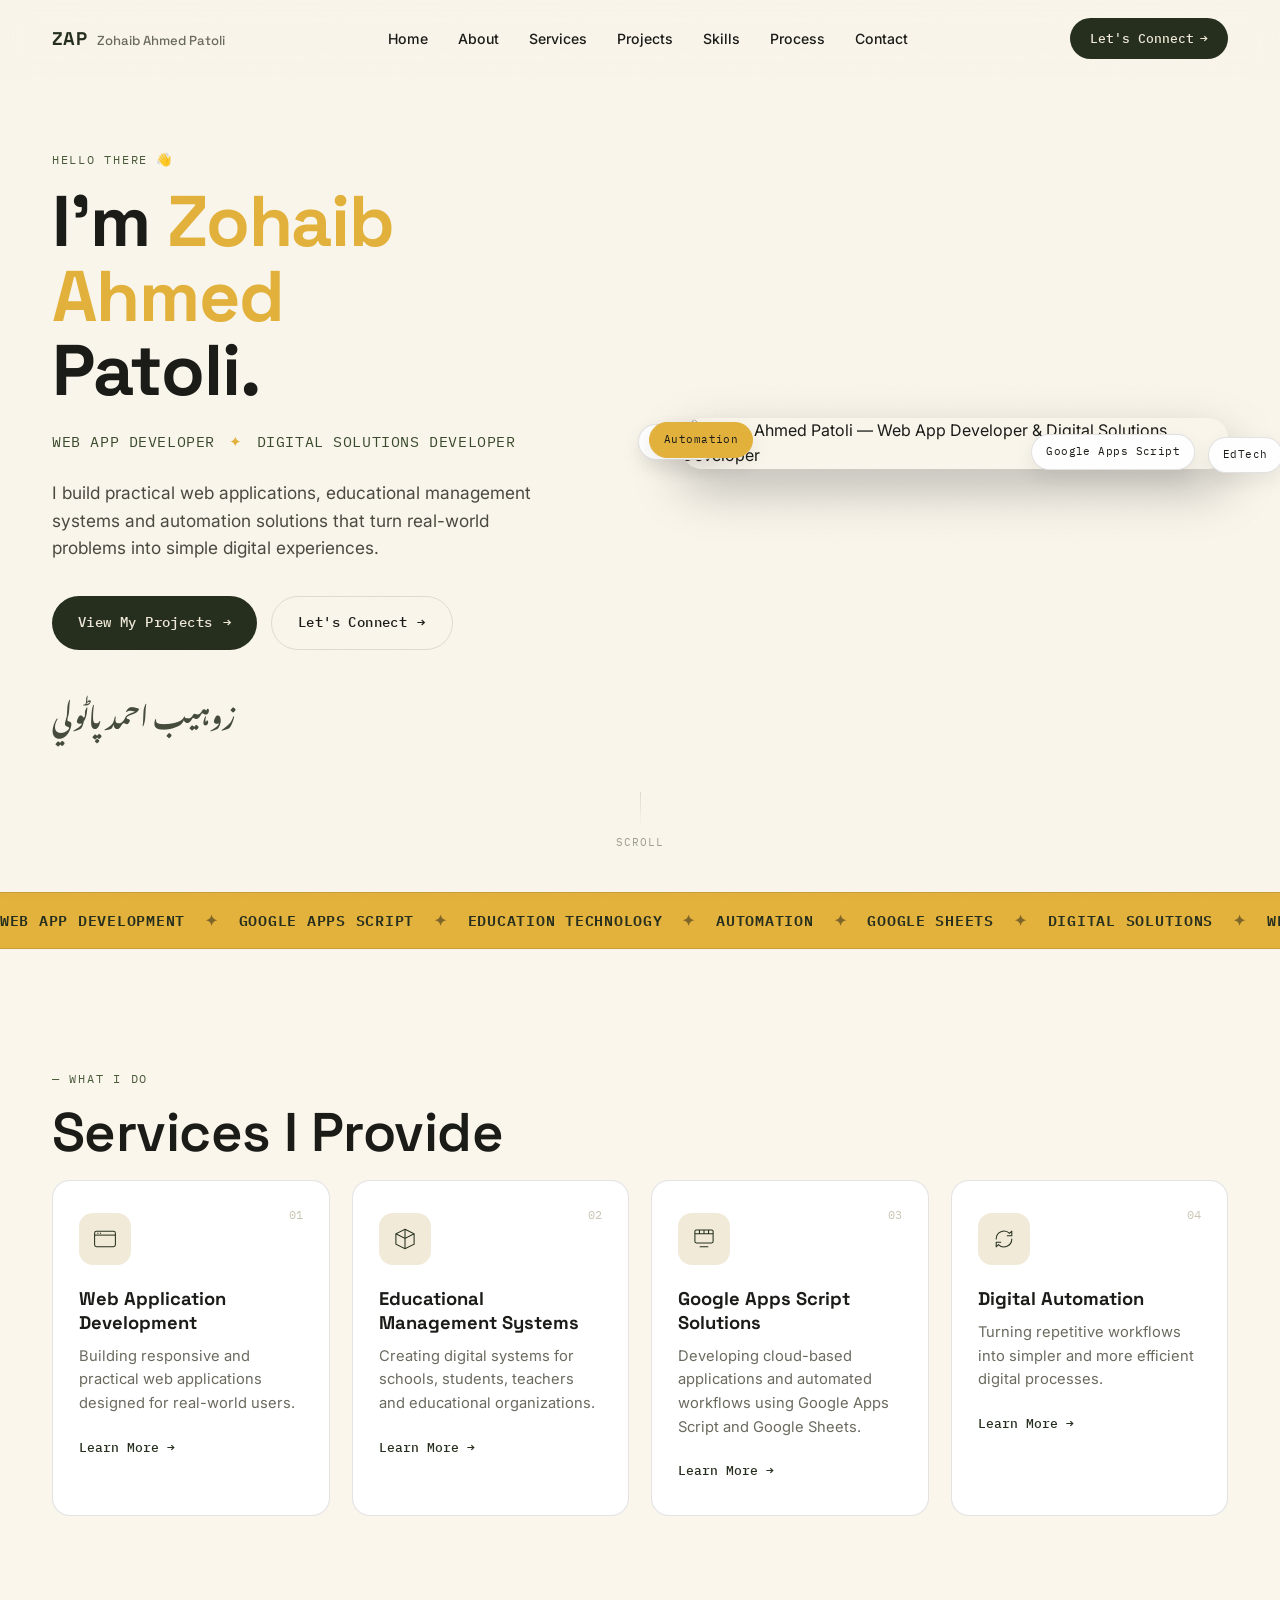
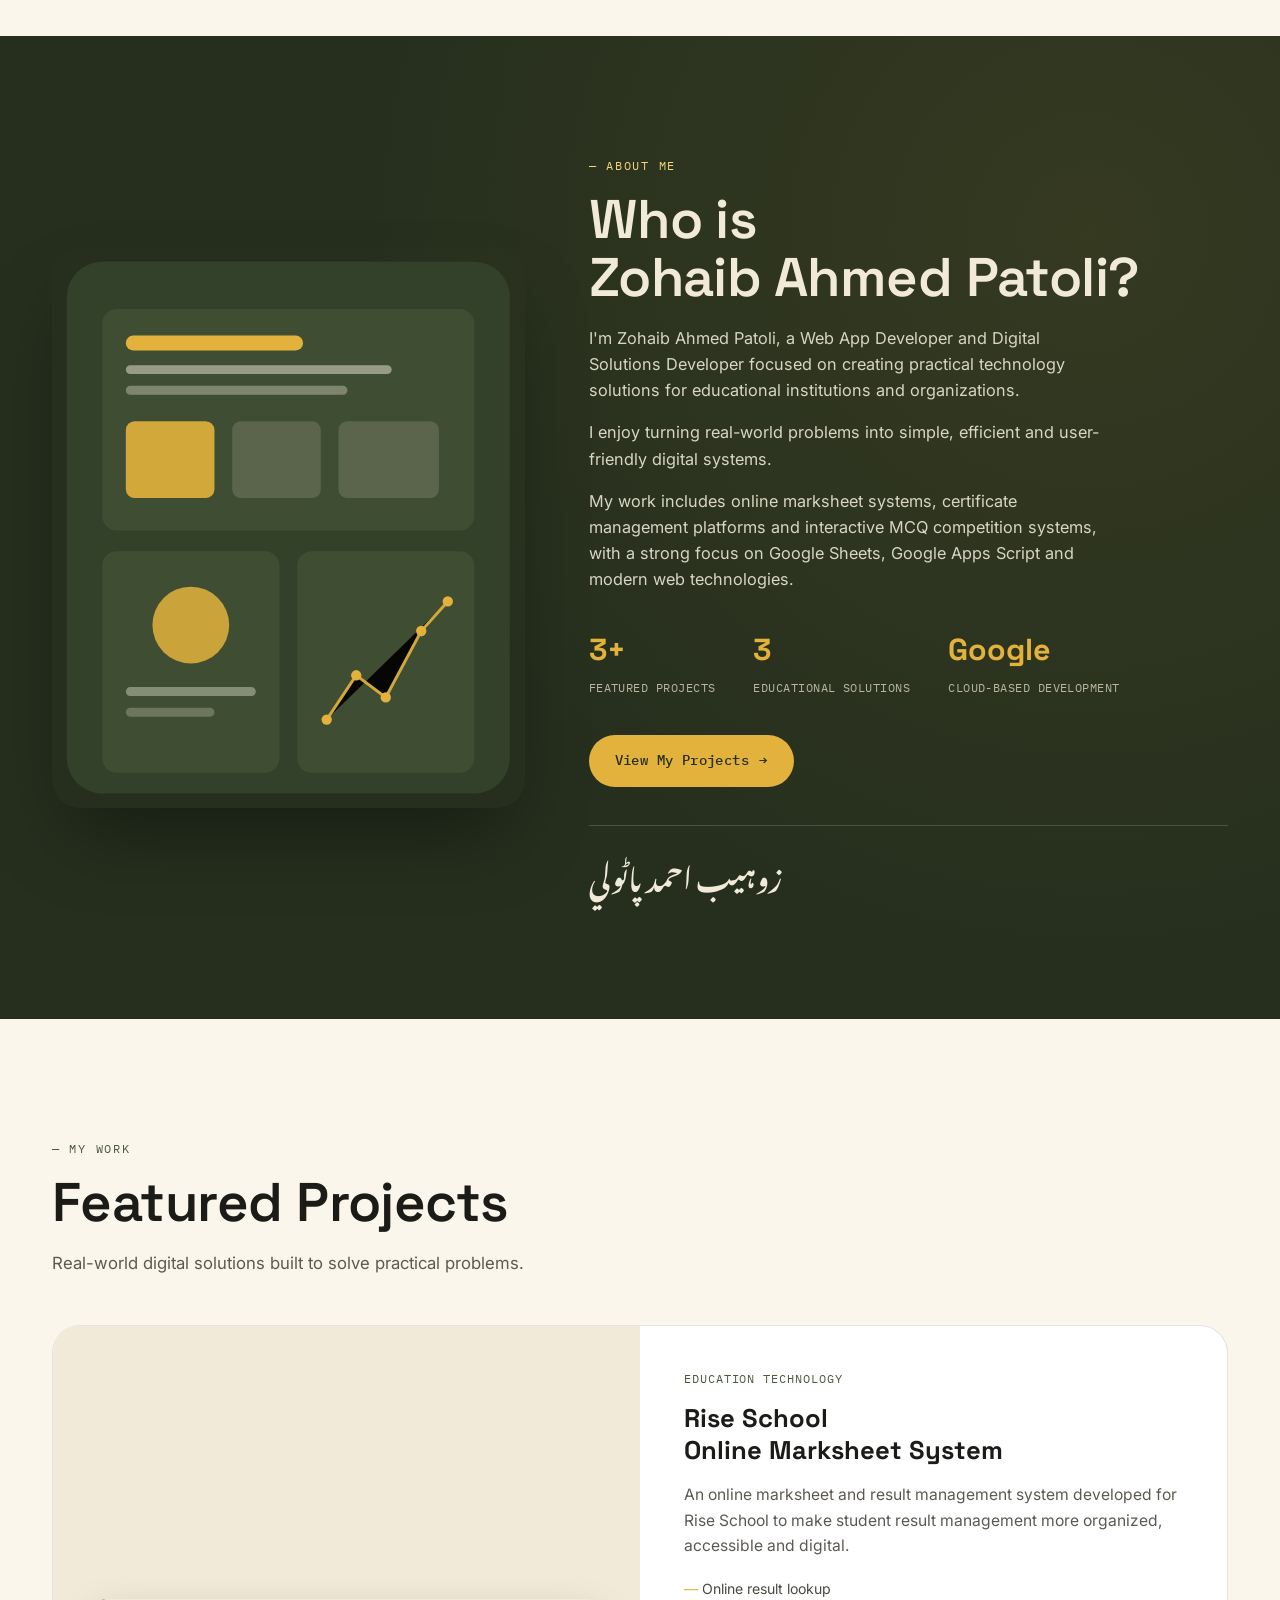
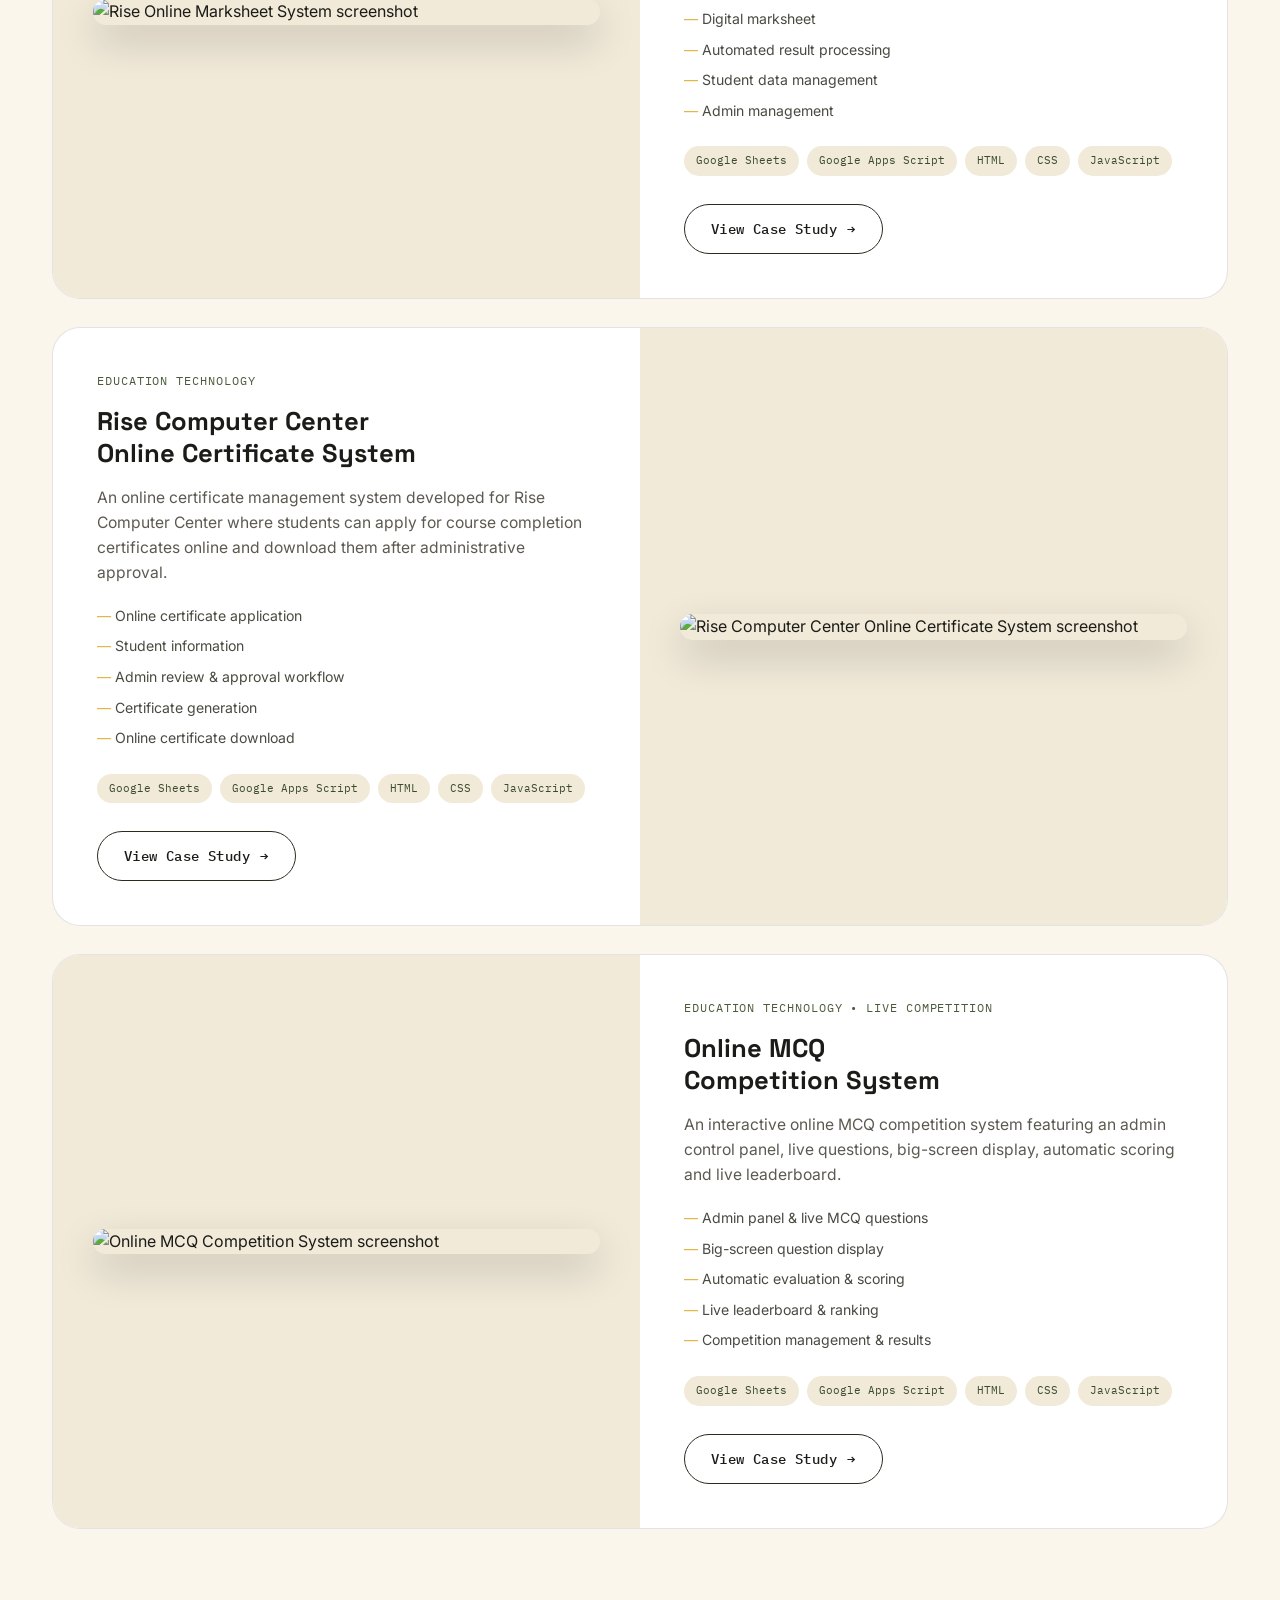
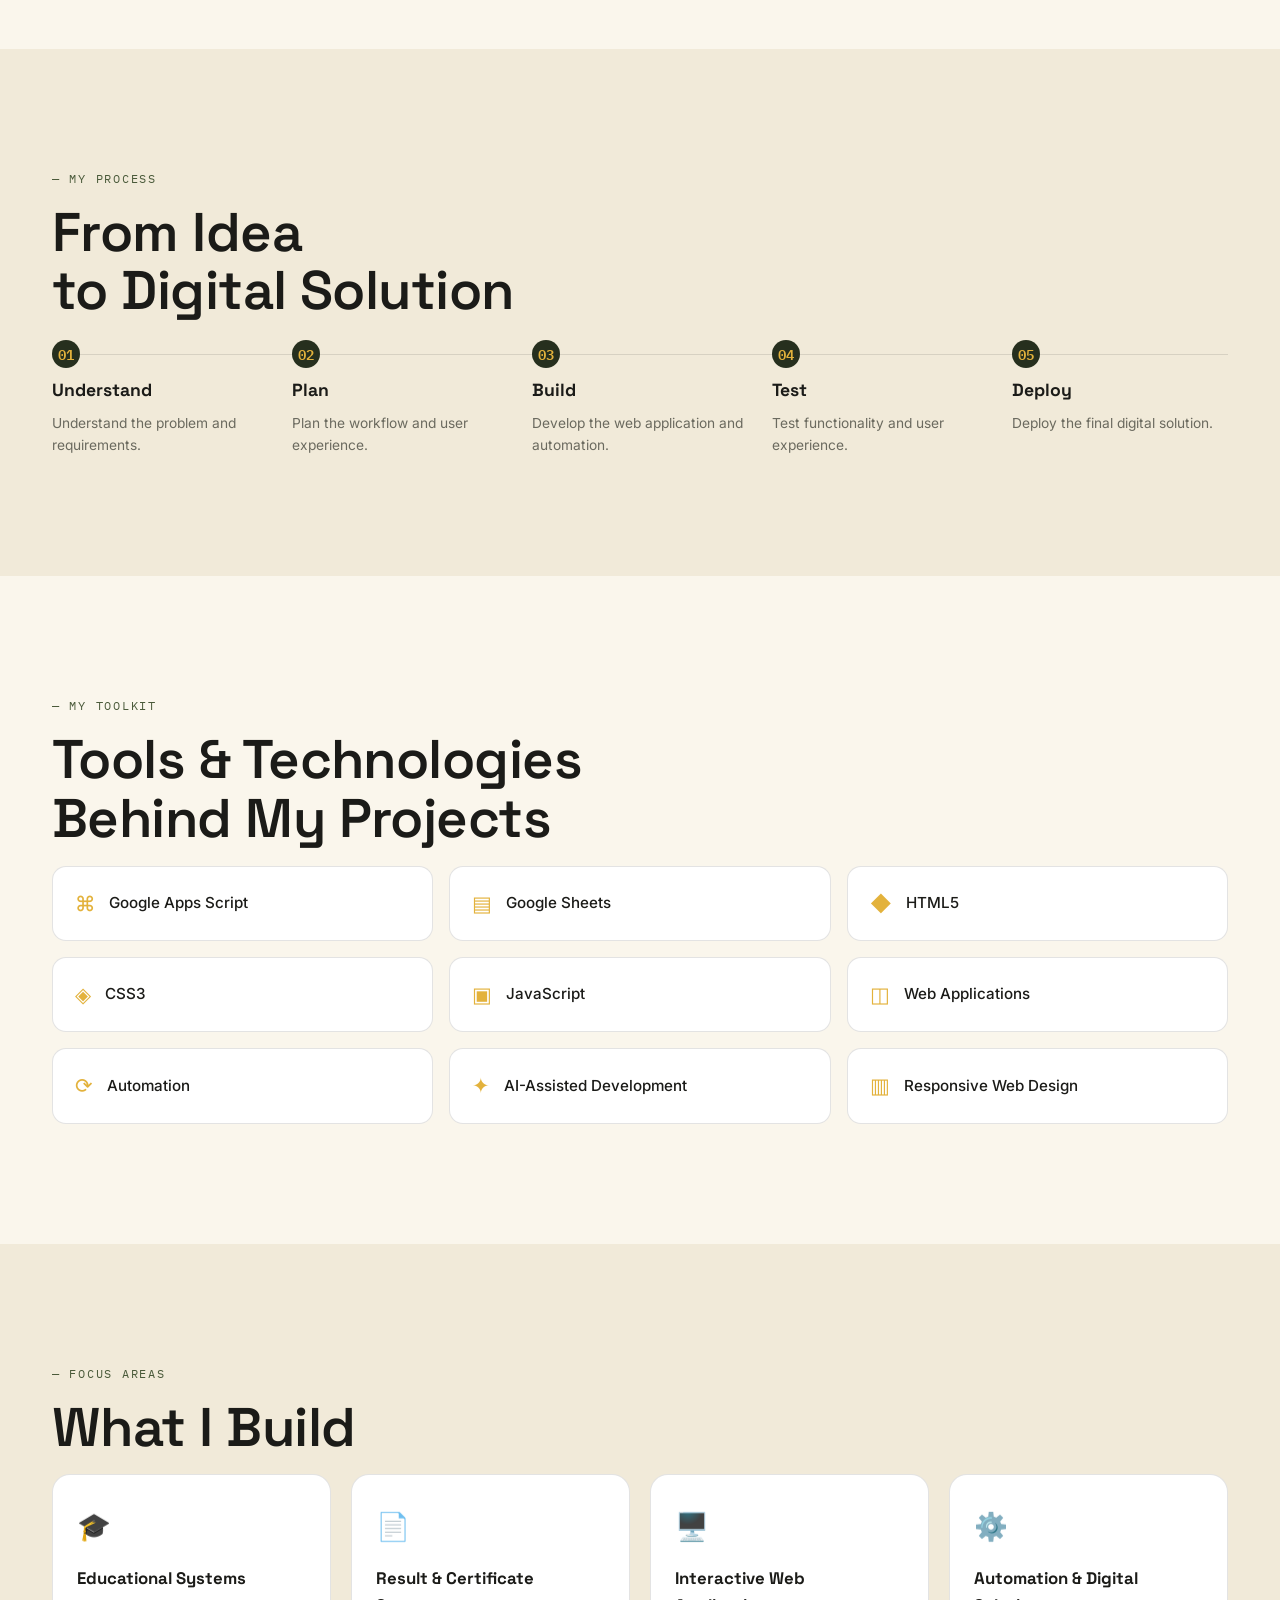
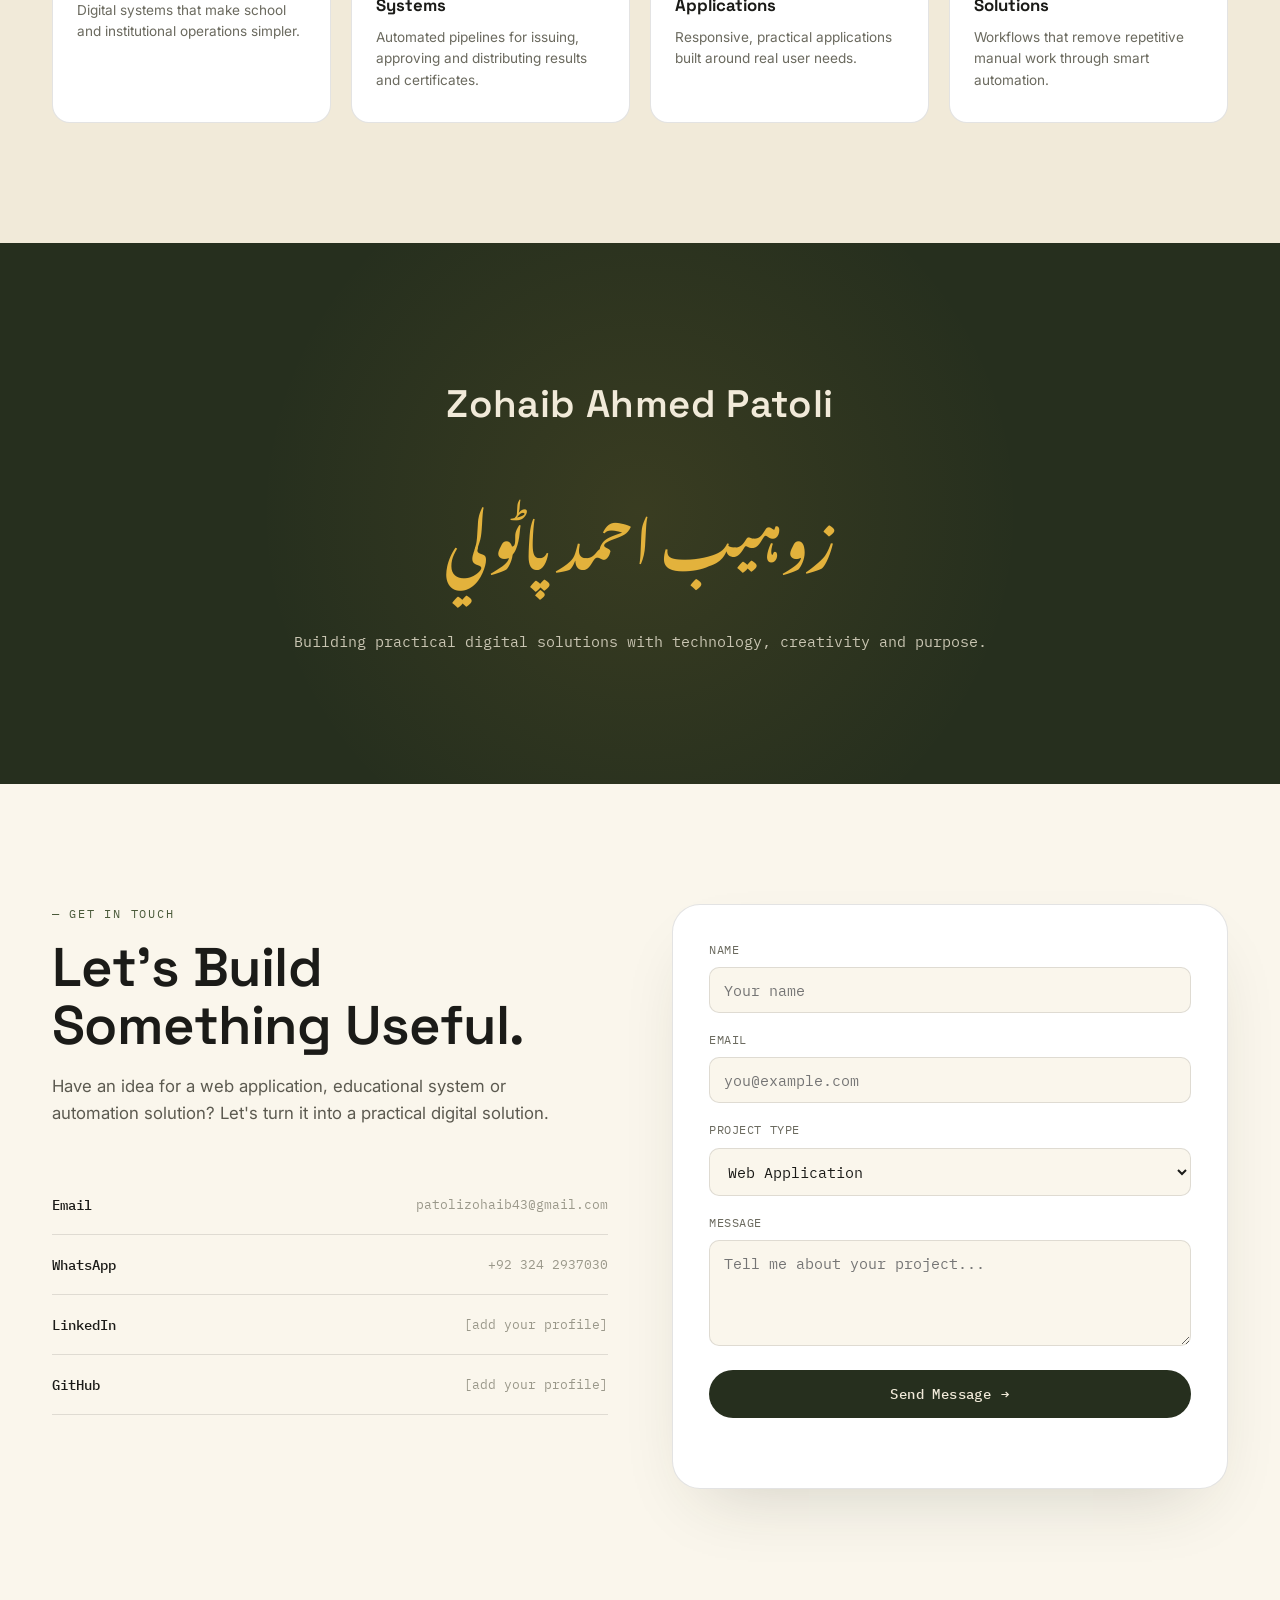
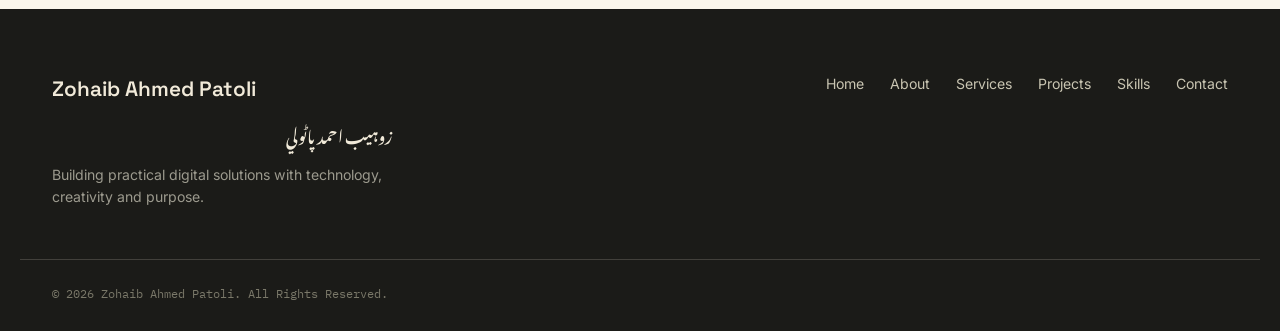
==== commit ac83c2f8: "Rename inde.html to index.html" ====
--- a/index.html
+++ b/index.html
@@ -418,8 +418,8 @@
       <p class="section-sub">Have an idea for a web application, educational system or automation solution? Let's turn it into a practical digital solution.</p>
 
       <div class="contact-channels">
-        <a href="#" class="channel">Email <span class="channel-value">[add your email]</span></a>
-        <a href="#" class="channel">WhatsApp <span class="channel-value">[add your number]</span></a>
+        <a href="mailto:patolizohaib43@gmail.com" class="channel">Email <span class="channel-value">patolizohaib43@gmail.com</span></a>
+        <a href="https://wa.me/923242937030" target="_blank" rel="noopener" class="channel">WhatsApp <span class="channel-value">+92 324 2937030</span></a>
         <a href="#" class="channel">LinkedIn <span class="channel-value">[add your profile]</span></a>
         <a href="#" class="channel">GitHub <span class="channel-value">[add your profile]</span></a>
       </div>
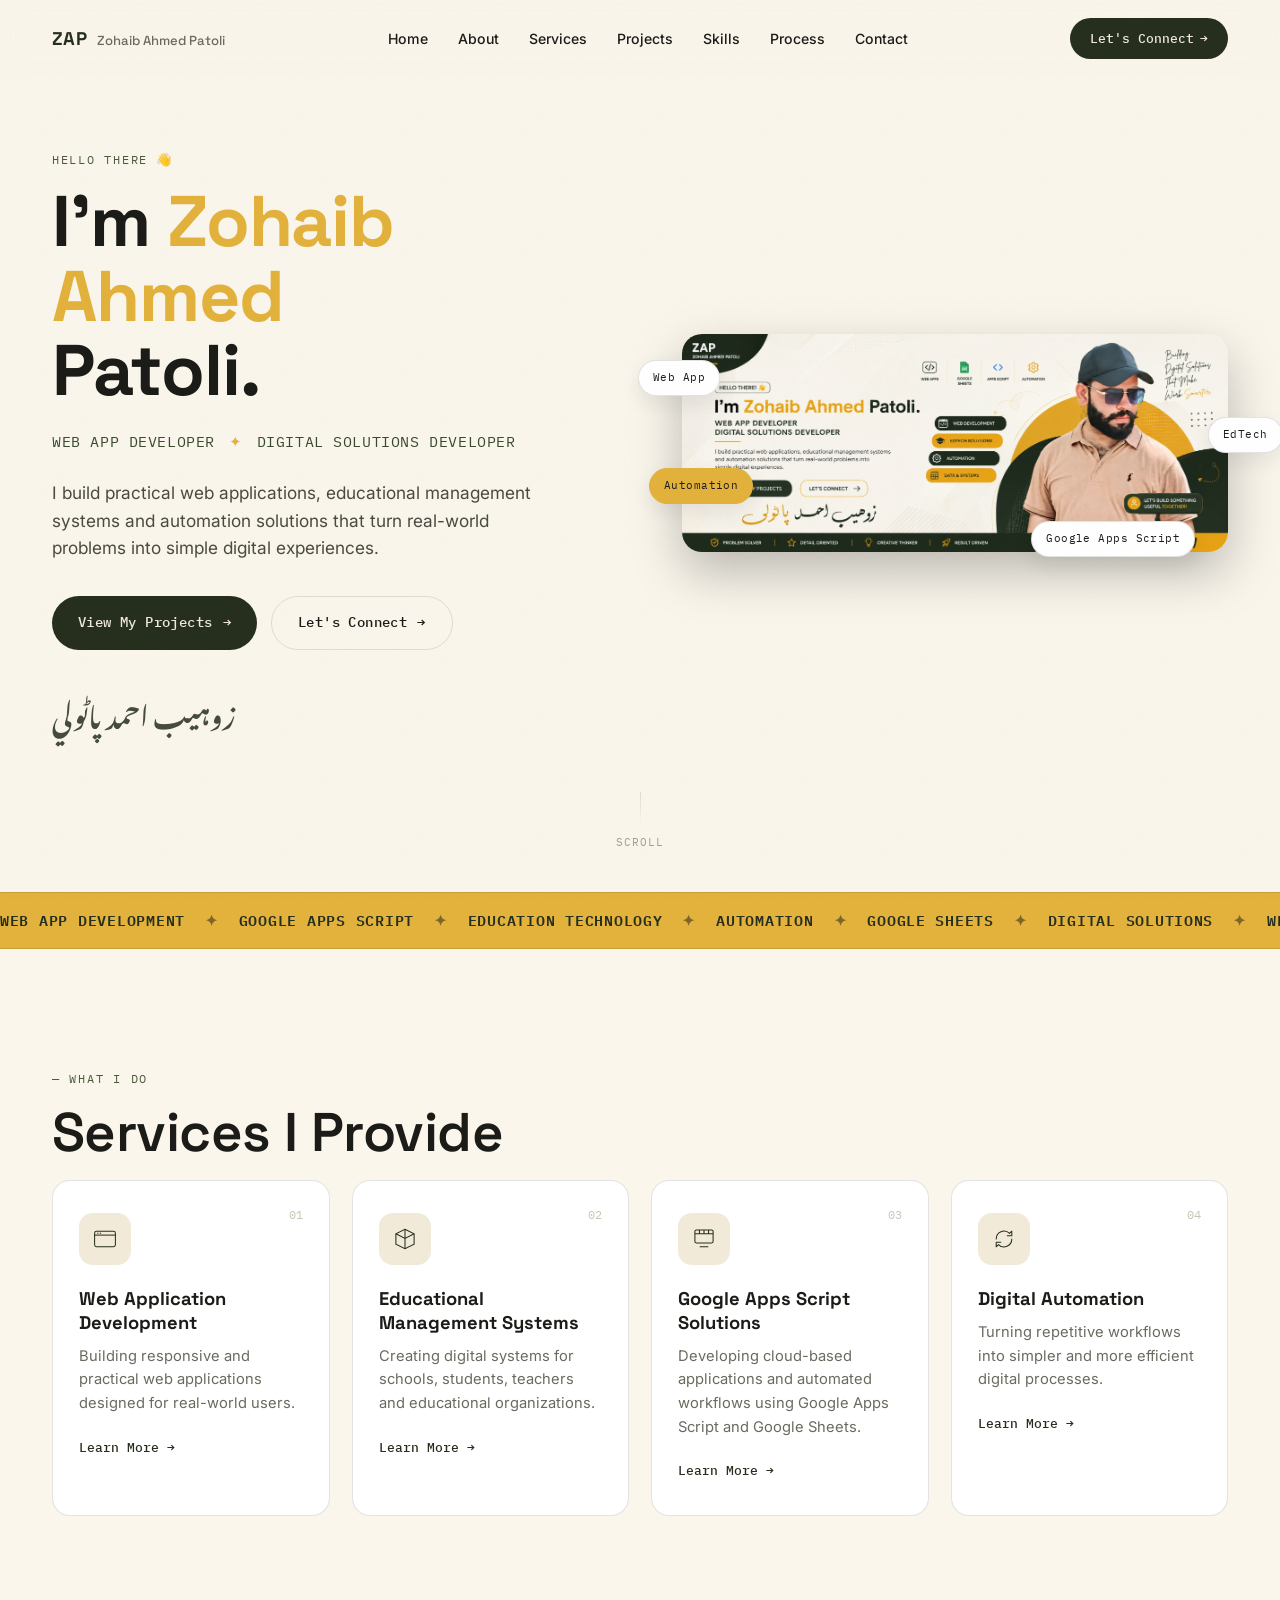
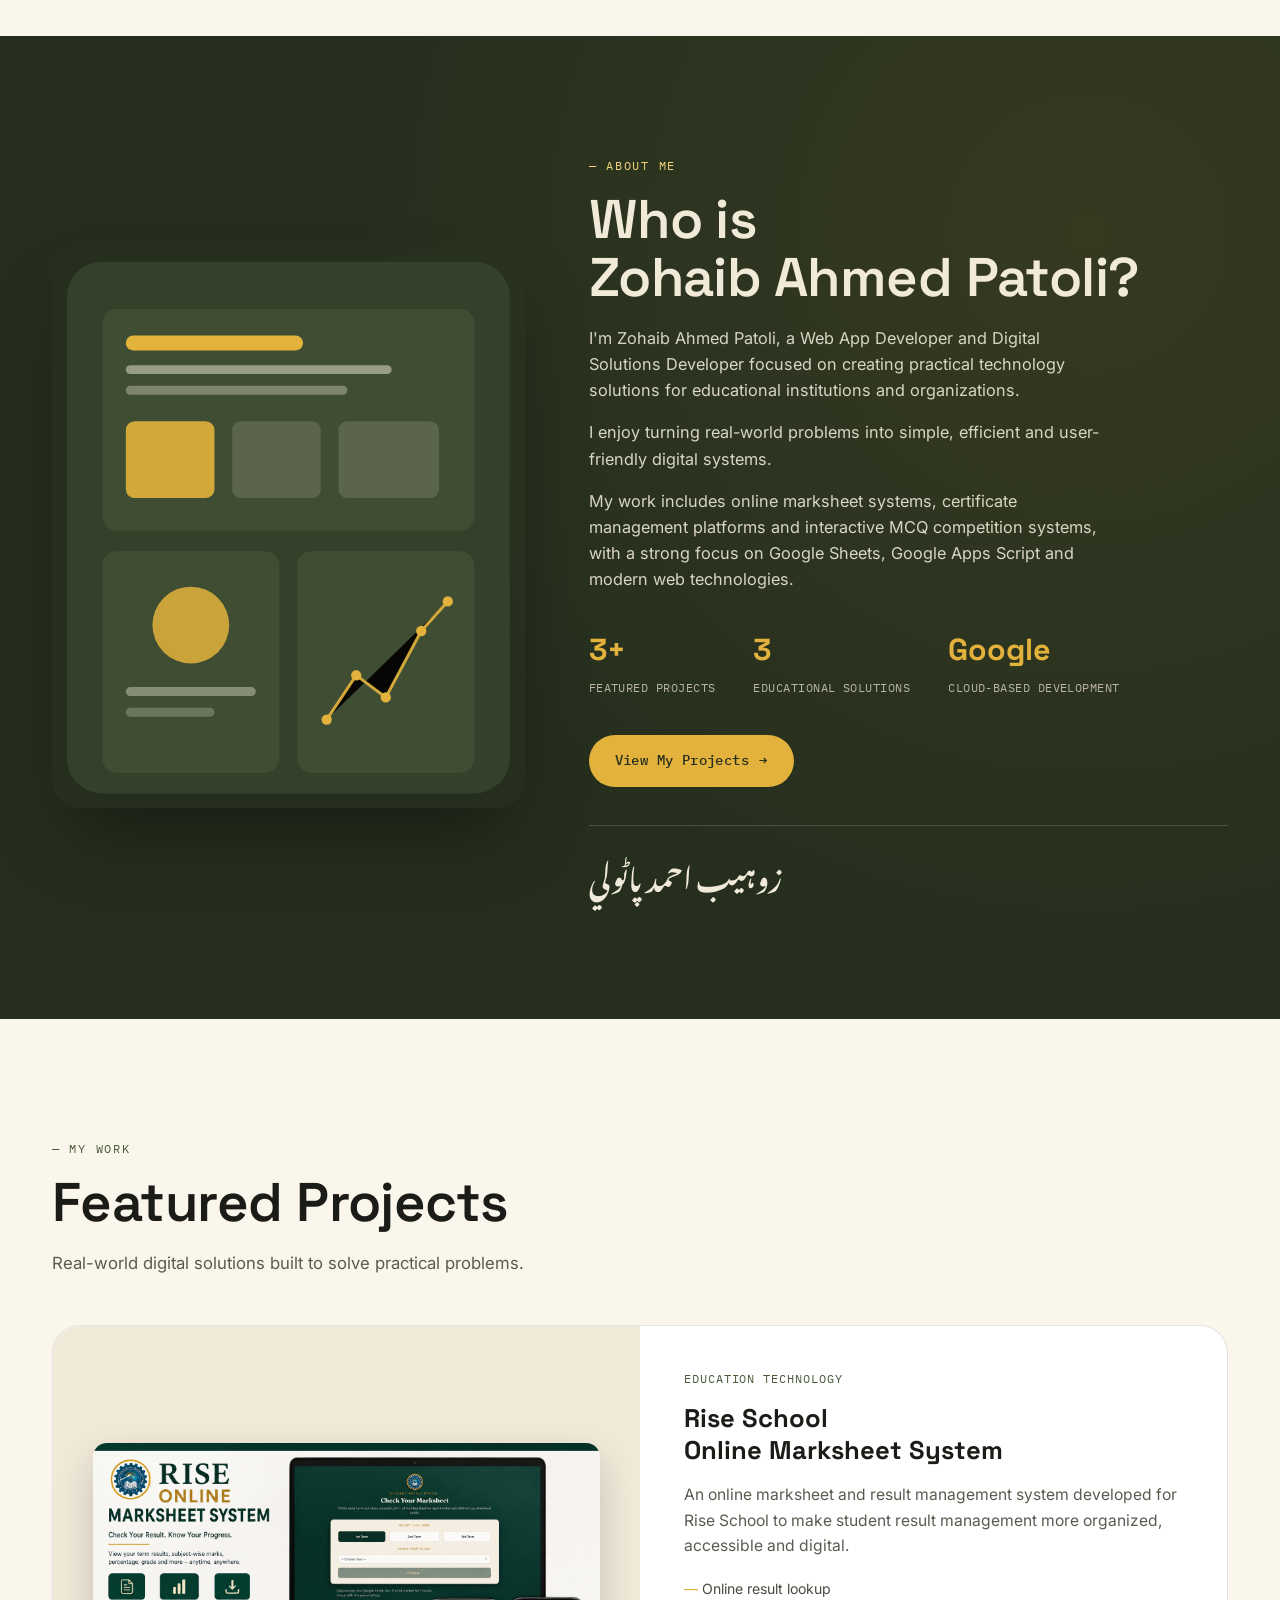
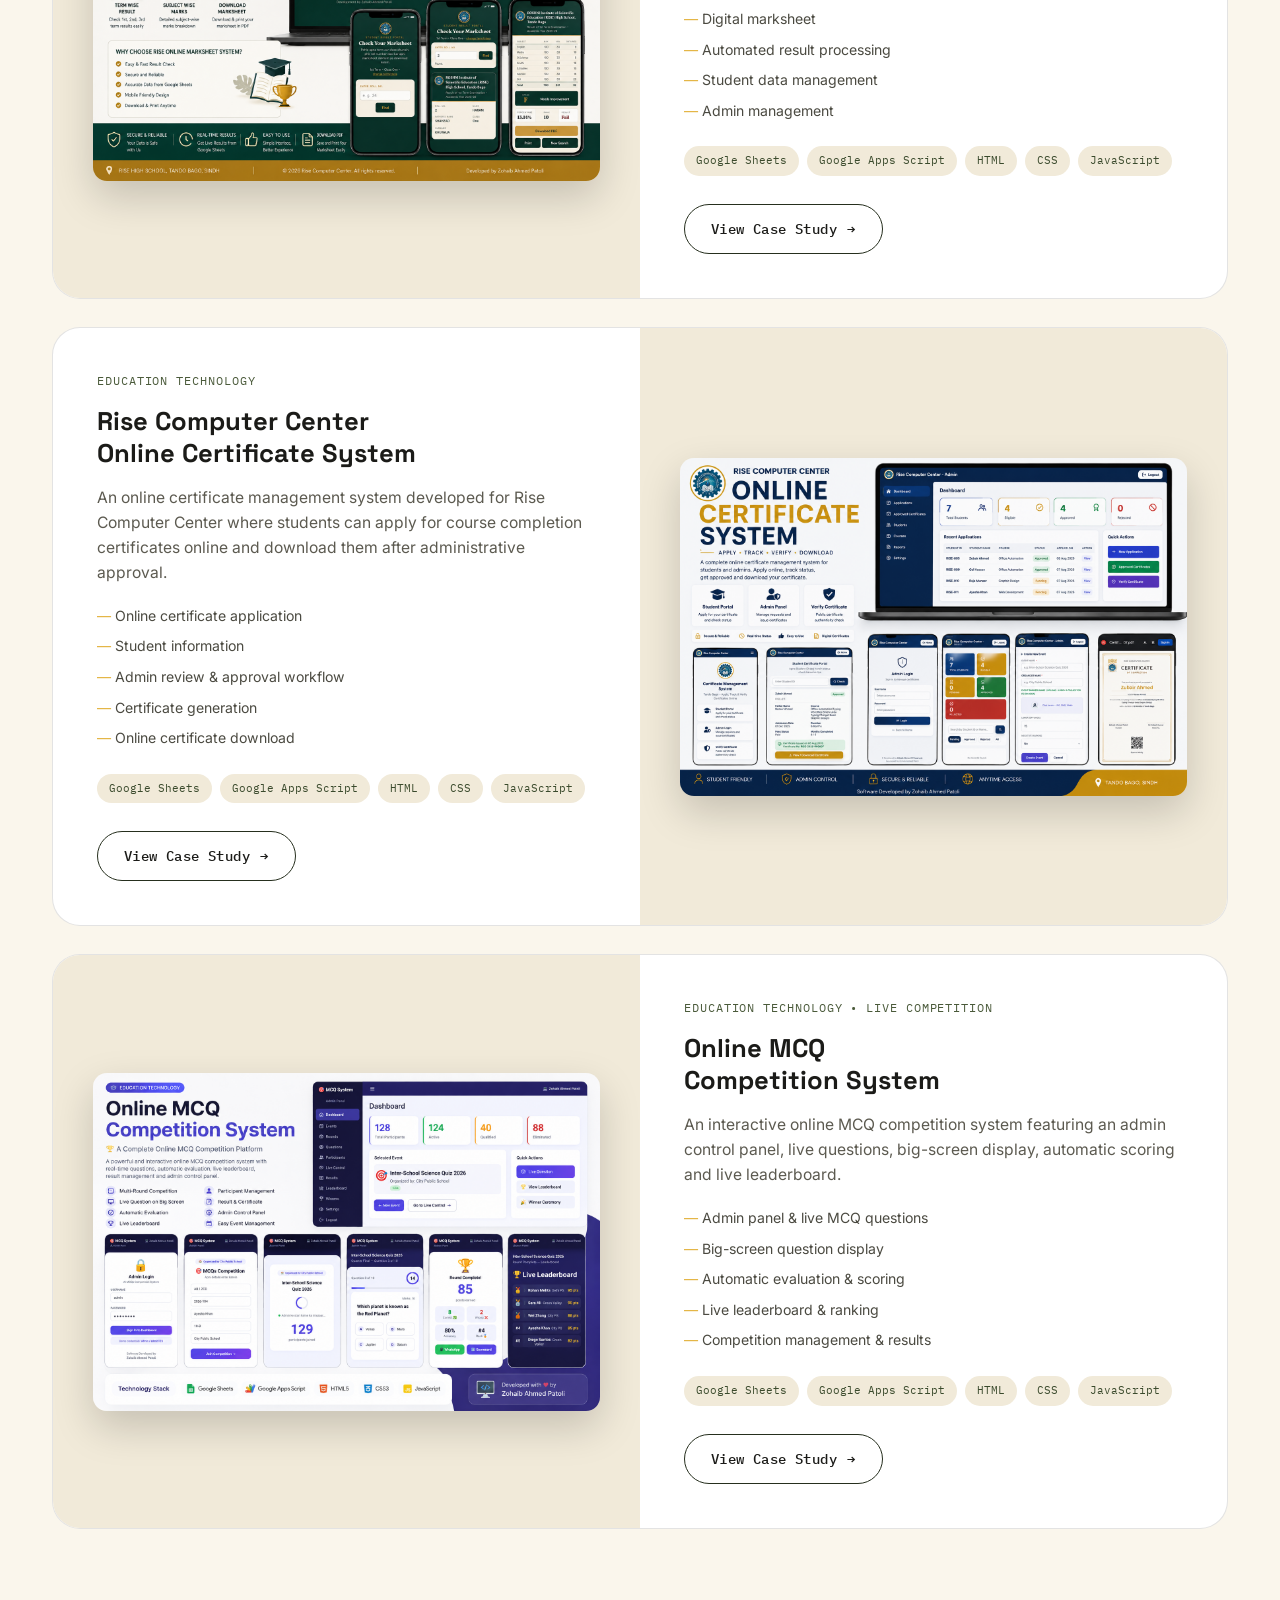
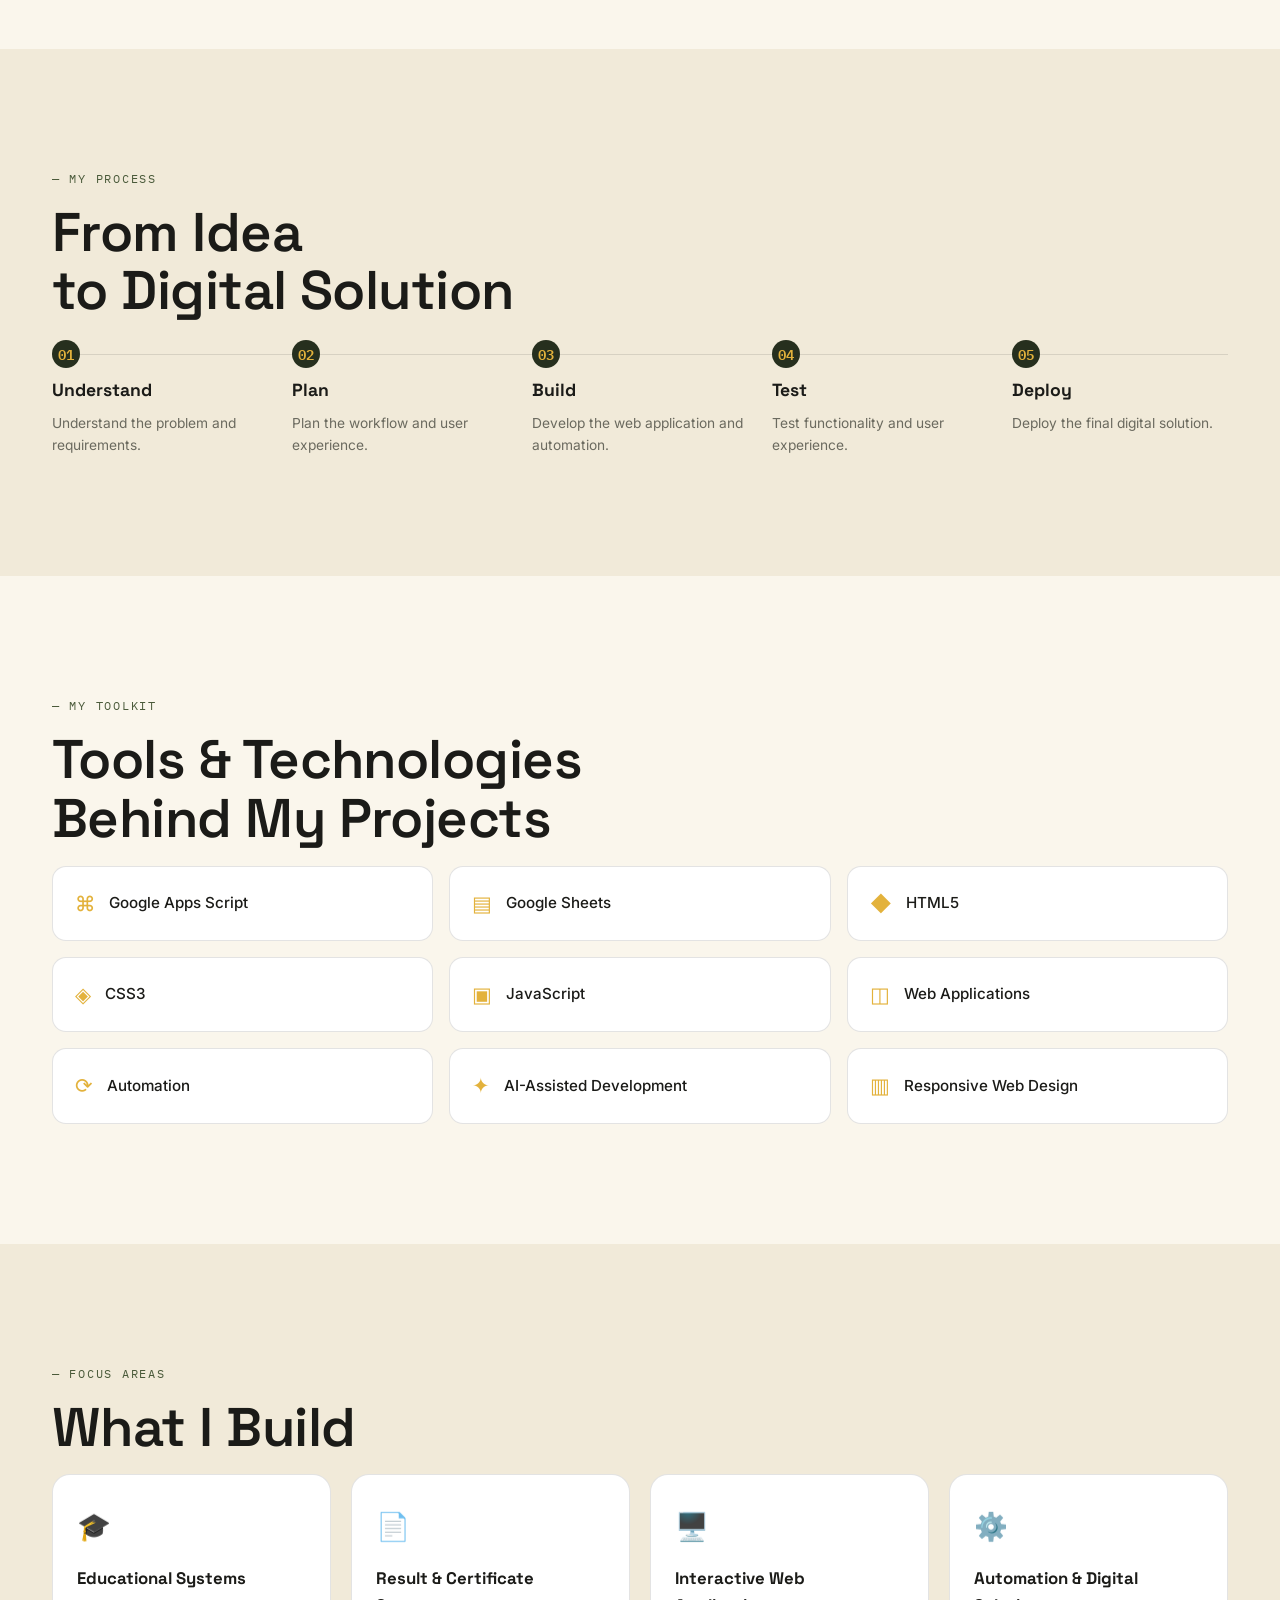
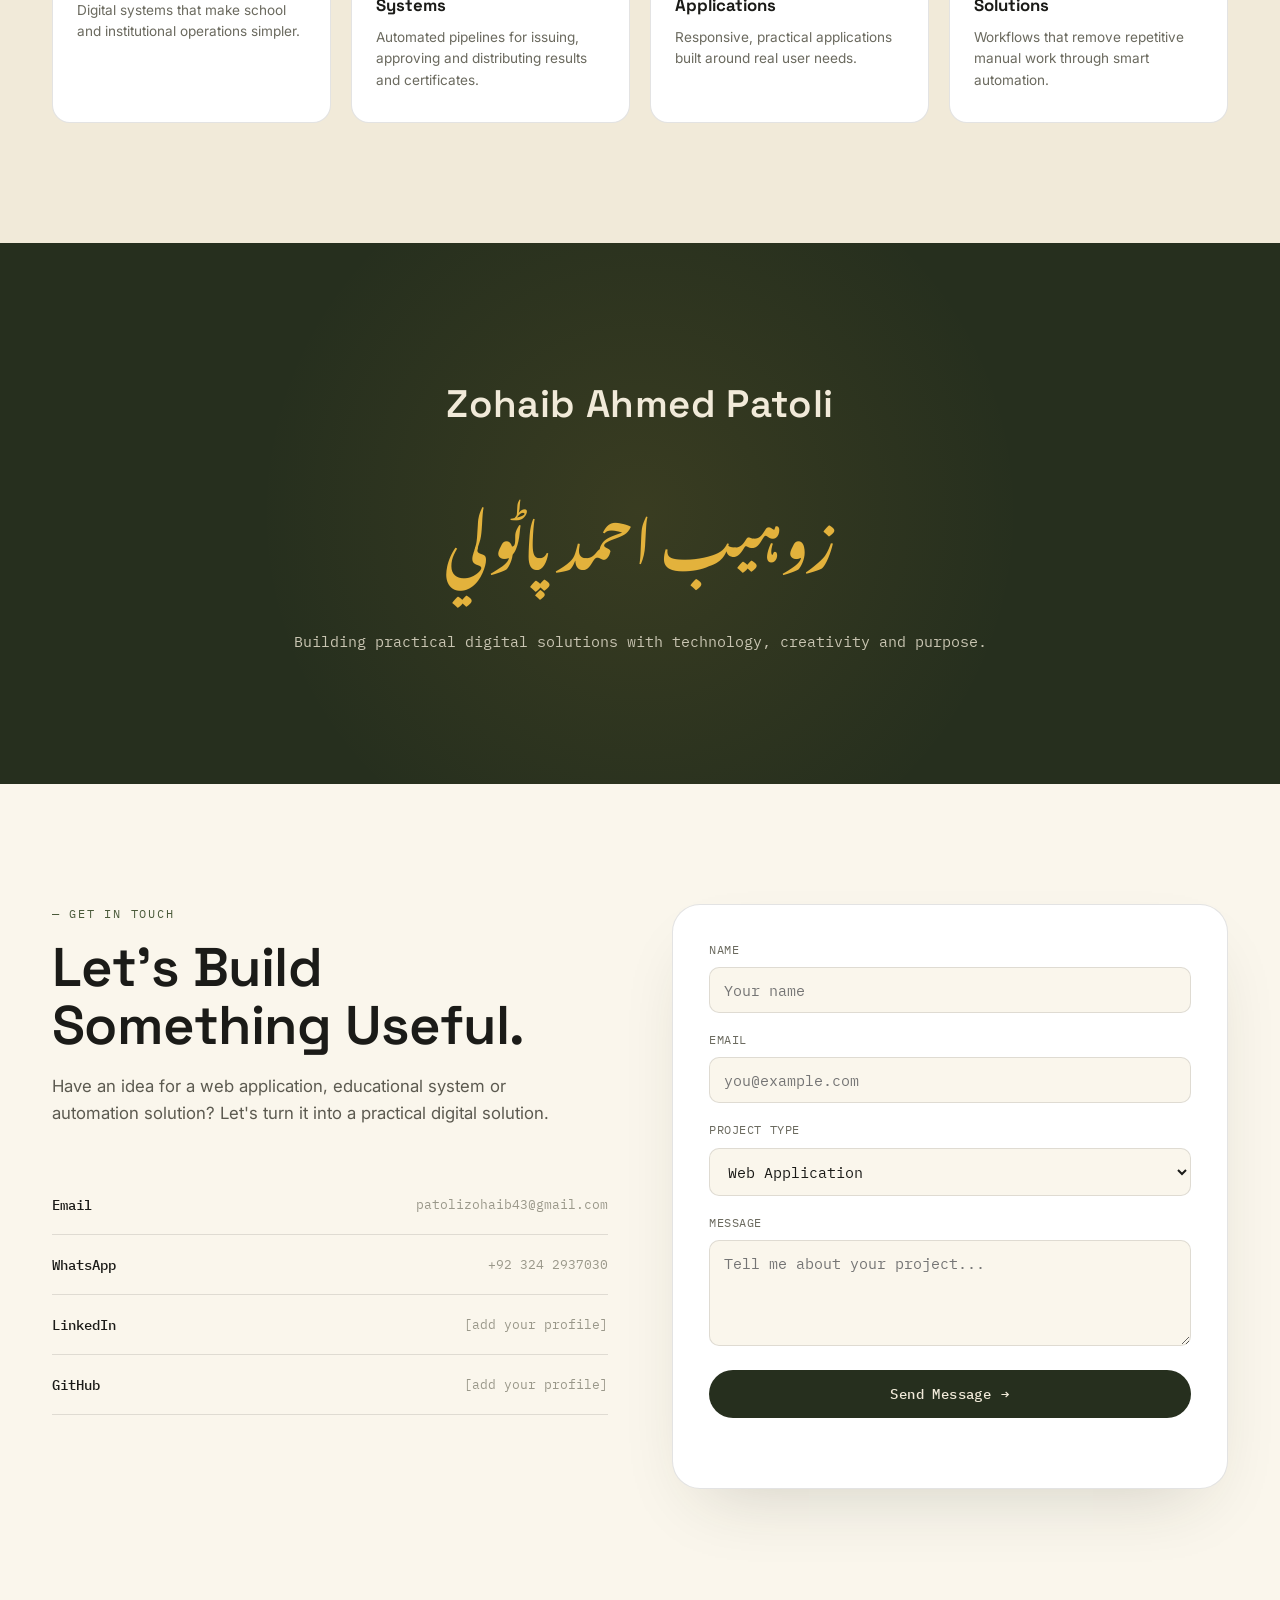
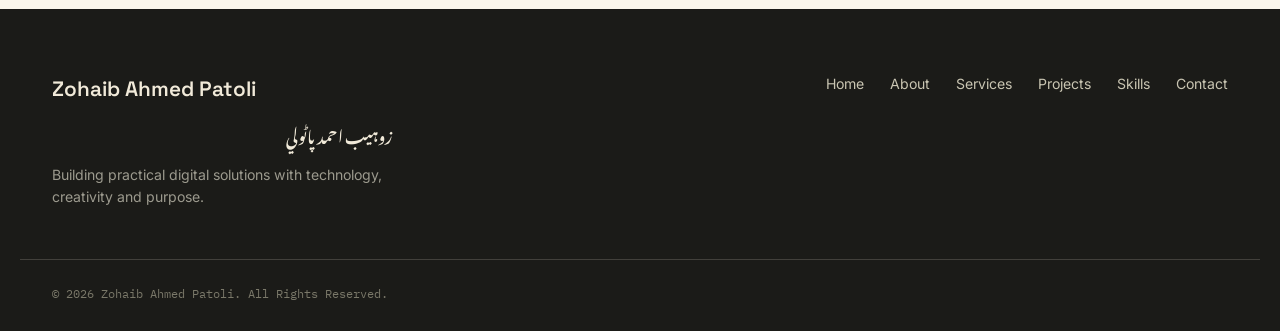
==== commit 6b46c490: "Rename index-4.html to index.html" ====
--- a/index.html
+++ b/index.html
@@ -80,7 +80,7 @@
 
     <div class="hero-right" data-reveal>
       <div class="hero-visual" style="position:relative;">
-        <img src="images/banner.jpg" alt="Zohaib Ahmed Patoli — Web App Developer &amp; Digital Solutions Developer"
+        <img src="banner.jpg" alt="Zohaib Ahmed Patoli — Web App Developer &amp; Digital Solutions Developer"
              style="width:100%; height:auto; border-radius:20px; box-shadow:0 20px 50px rgba(0,0,0,0.25); display:block;">
 
         <span class="float-label fl-1">Web App</span>
@@ -239,7 +239,7 @@
       <!-- PROJECT 01 -->
       <article class="project-card" data-reveal>
         <div class="project-visual">
-          <img src="images/project-marksheet.png" alt="Rise Online Marksheet System screenshot"
+          <img src="project-marksheet.png" alt="Rise Online Marksheet System screenshot"
              style="width:100%; height:auto; border-radius:14px; box-shadow:0 16px 40px rgba(0,0,0,0.18); display:block;">
         </div>
         <div class="project-info">
@@ -263,7 +263,7 @@
       <!-- PROJECT 02 -->
       <article class="project-card project-card--reverse" data-reveal>
         <div class="project-visual">
-          <img src="images/project-certificate.png" alt="Rise Computer Center Online Certificate System screenshot"
+          <img src="project-certificate.png" alt="Rise Computer Center Online Certificate System screenshot"
              style="width:100%; height:auto; border-radius:14px; box-shadow:0 16px 40px rgba(0,0,0,0.18); display:block;">
         </div>
         <div class="project-info">
@@ -287,7 +287,7 @@
       <!-- PROJECT 03 -->
       <article class="project-card" data-reveal>
         <div class="project-visual">
-          <img src="images/project-mcq.png" alt="Online MCQ Competition System screenshot"
+          <img src="project-mcq.png" alt="Online MCQ Competition System screenshot"
              style="width:100%; height:auto; border-radius:14px; box-shadow:0 16px 40px rgba(0,0,0,0.18); display:block;">
         </div>
         <div class="project-info">
